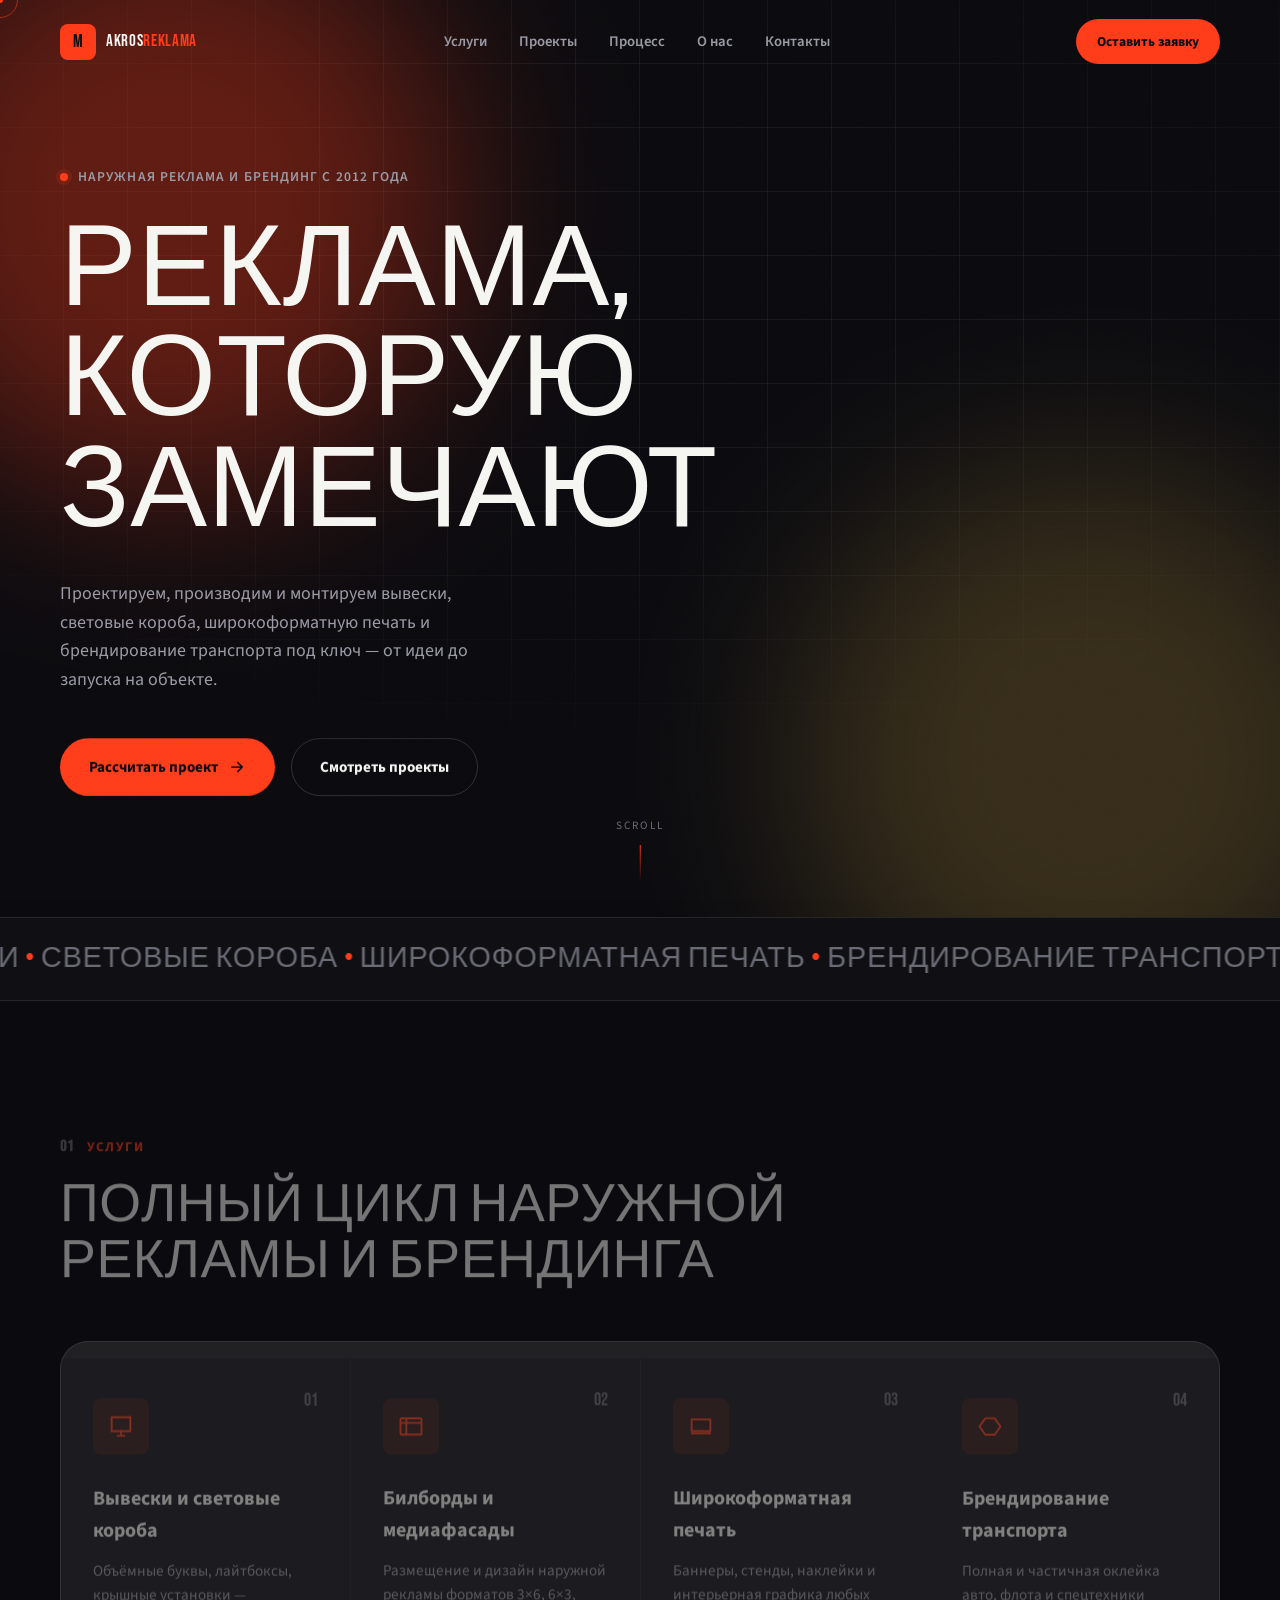
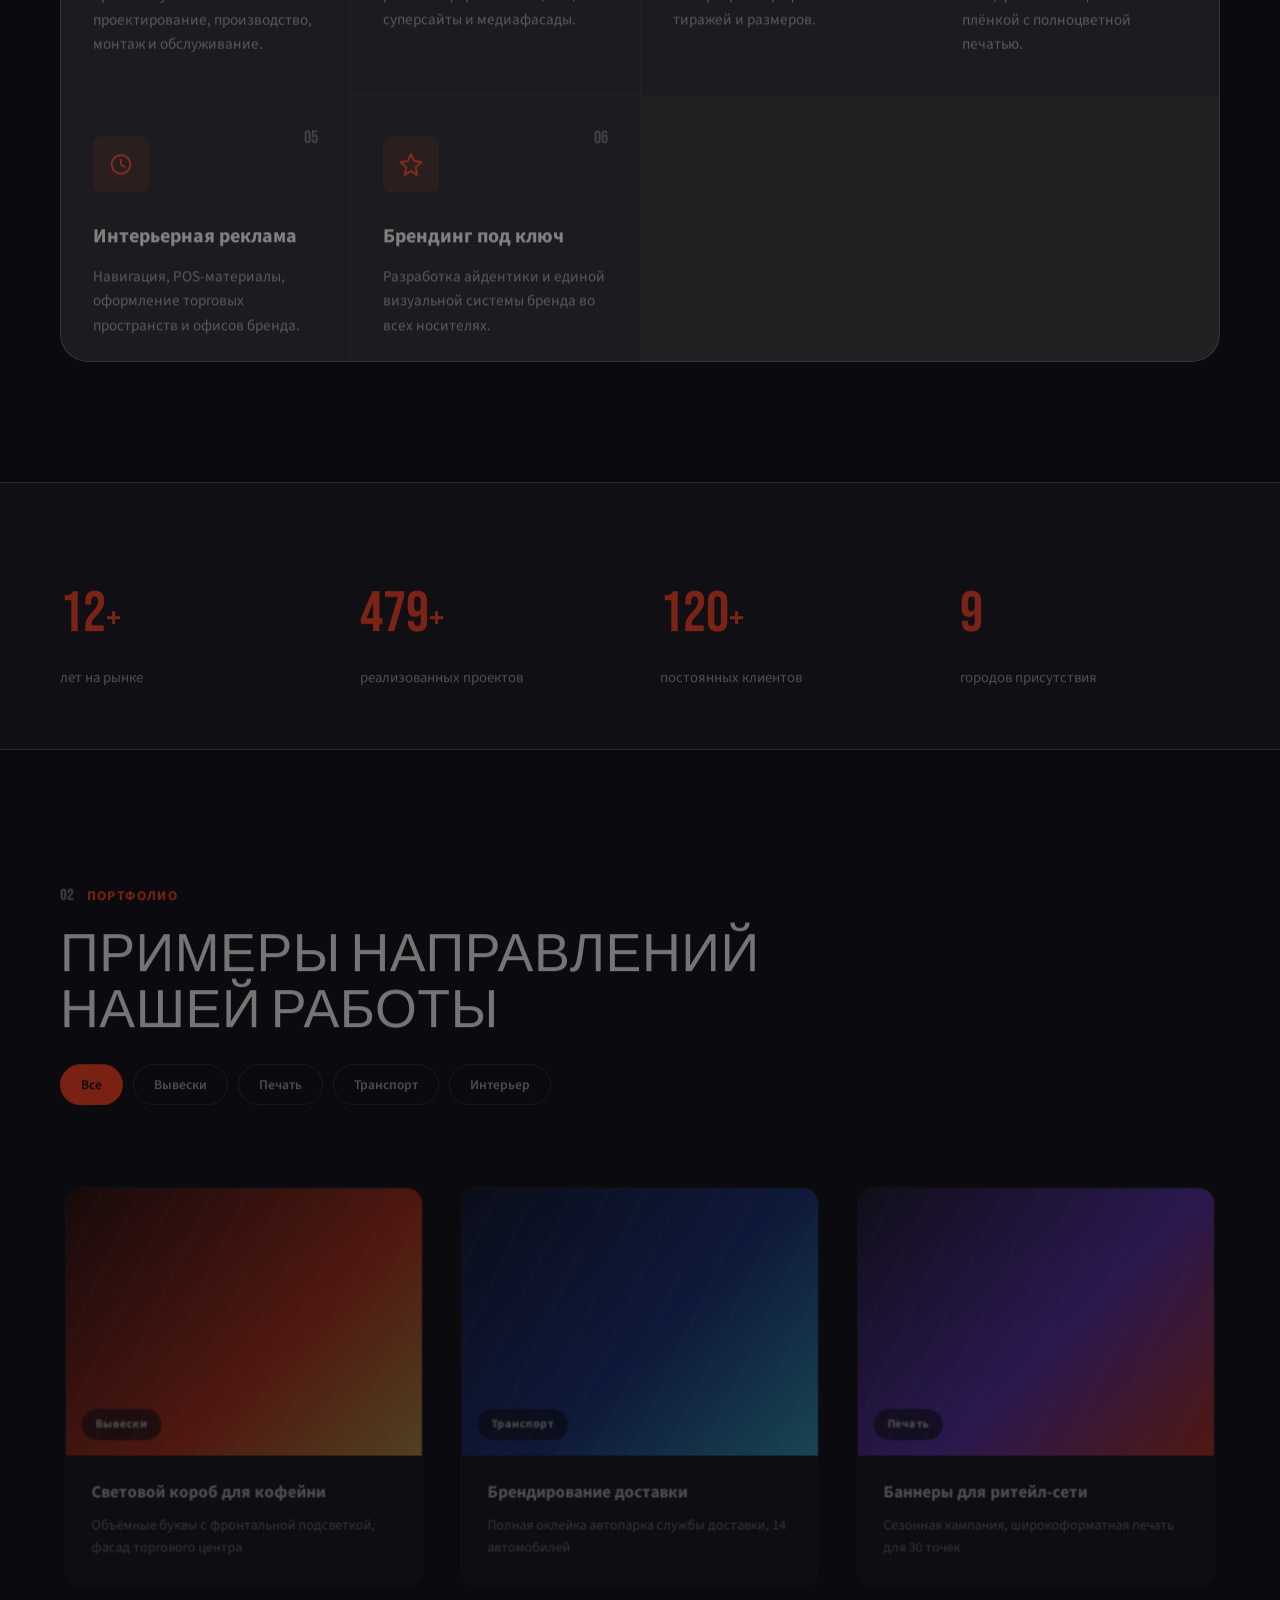
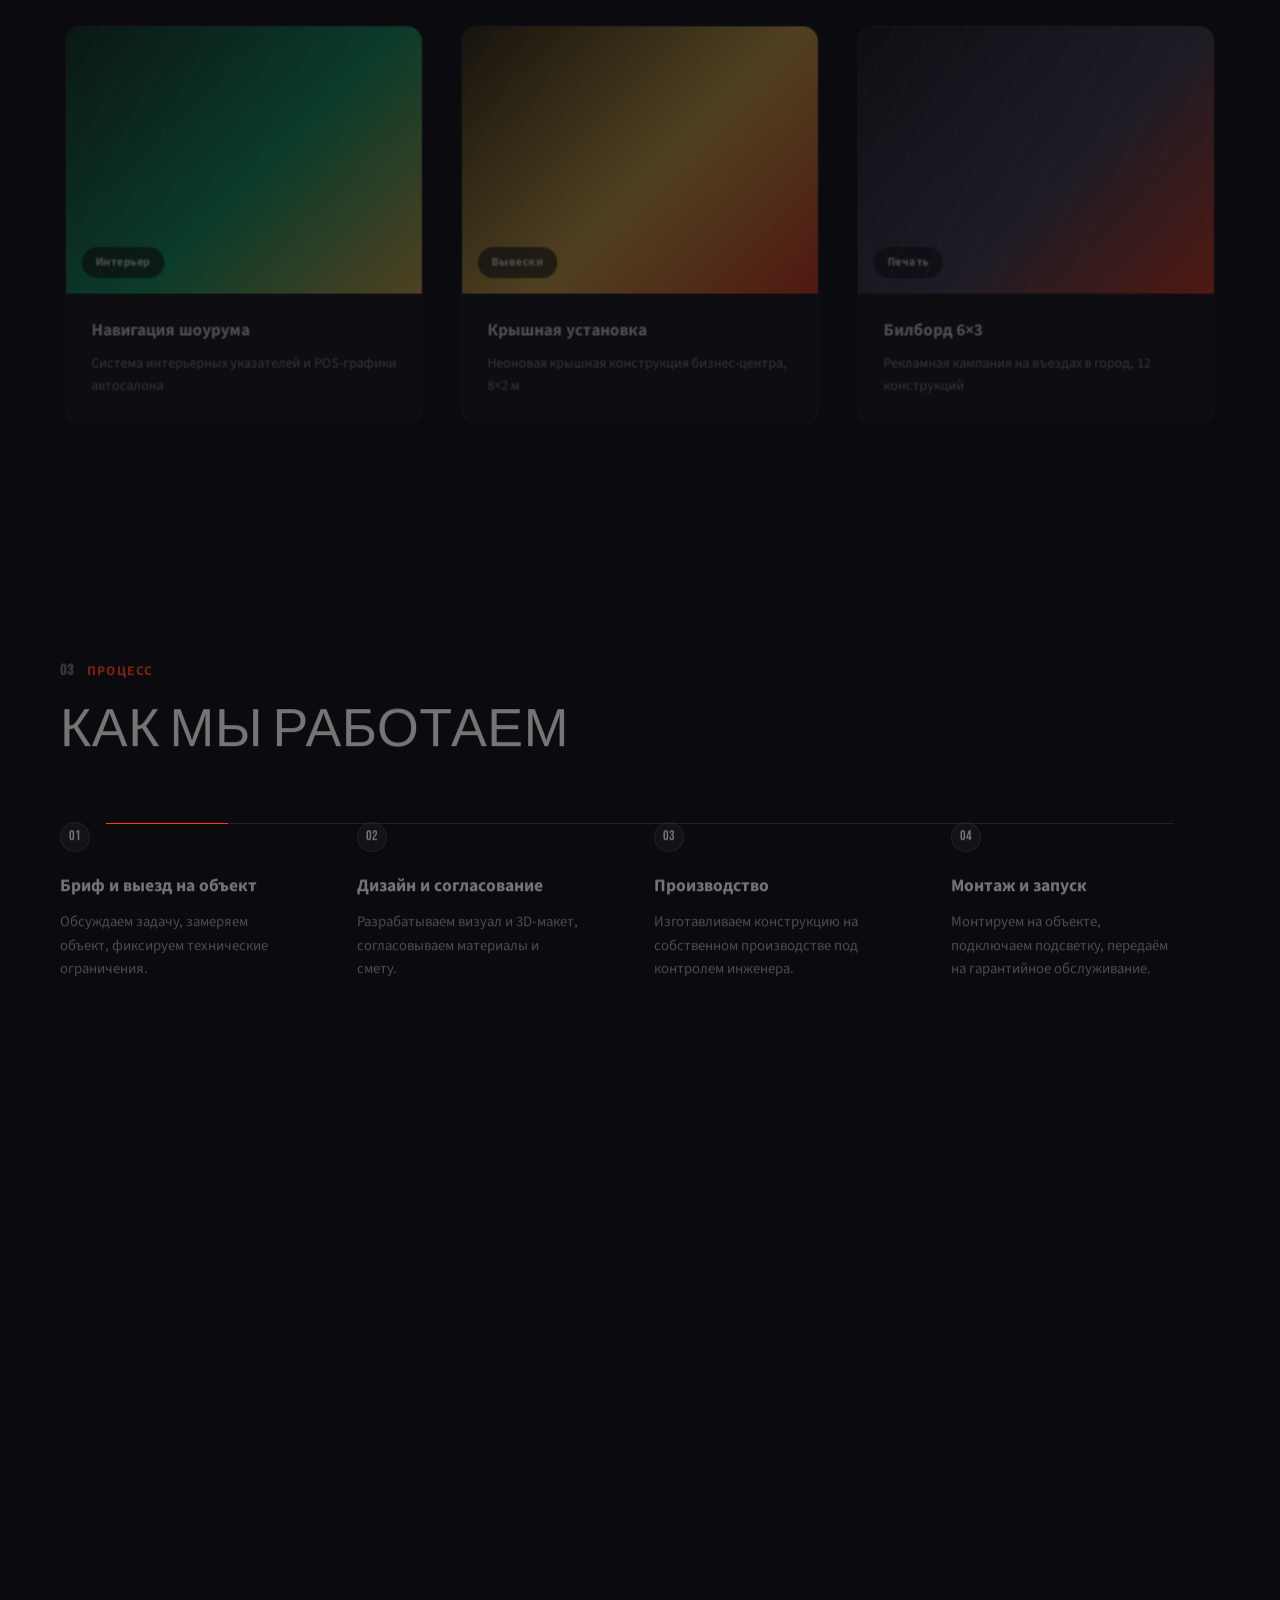
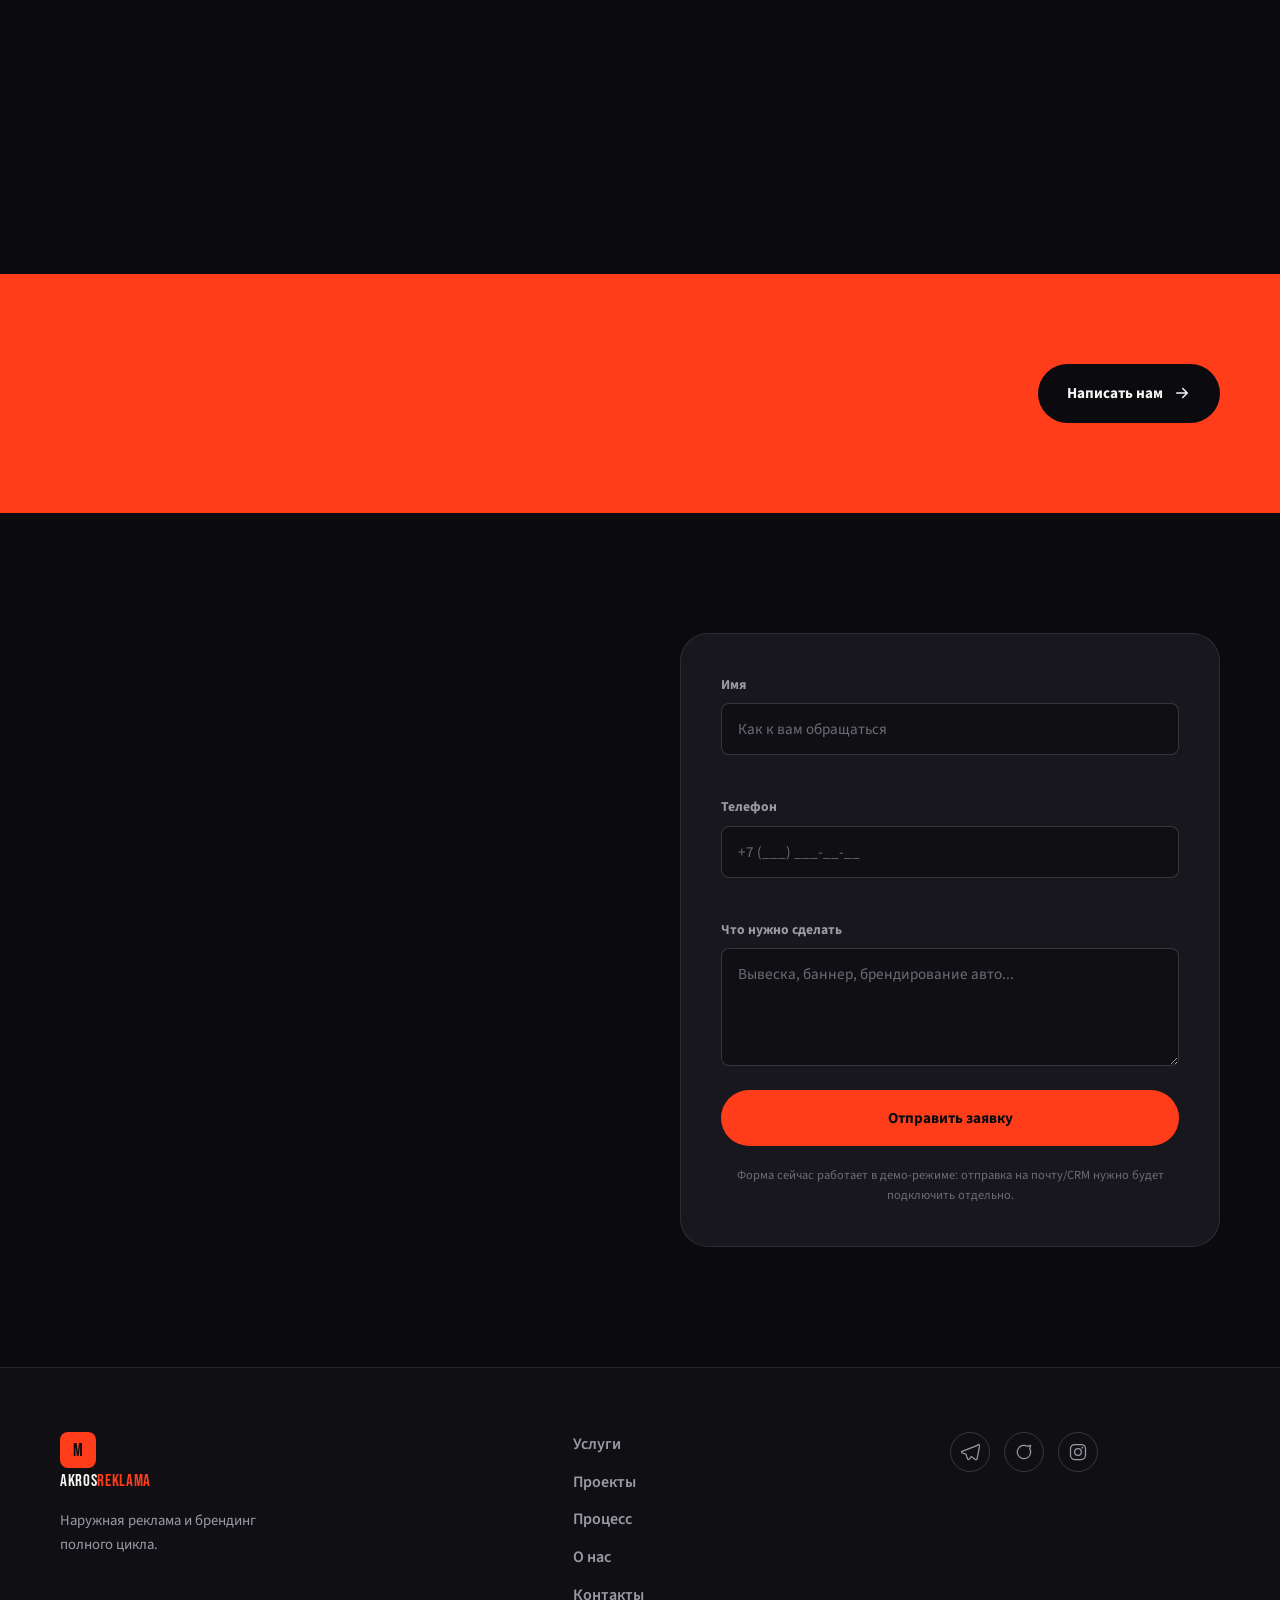
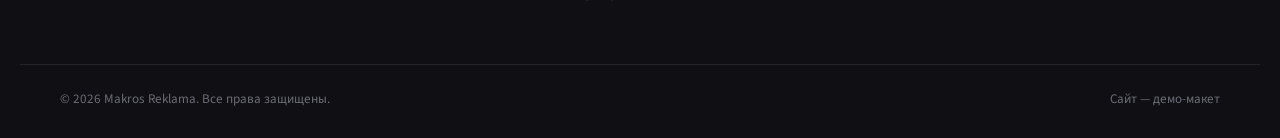
==== index.html @ c825ab75 "Build Makros Reklama landing page Static HTML/CSS/JS site for an outdoor advertising/signage agency:" ====
<!doctype html>
<html lang="ru">
<head>
<meta charset="UTF-8">
<meta name="viewport" content="width=device-width, initial-scale=1">
<title>MAKROS REKLAMA — Наружная реклама, вывески, брендинг</title>
<meta name="description" content="MAKROS REKLAMA — производство и монтаж вывесок, наружной рекламы, широкоформатная печать и брендирование транспорта. Реклама, которую замечают.">

<link rel="icon" href="data:image/svg+xml,%3Csvg xmlns='http://www.w3.org/2000/svg' viewBox='0 0 100 100'%3E%3Crect width='100' height='100' rx='20' fill='%230b0b0f'/%3E%3Ctext x='50' y='68' font-size='58' font-family='Arial,sans-serif' font-weight='900' fill='%23ff3d1a' text-anchor='middle'%3EM%3C/text%3E%3C/svg%3E">

<link rel="preconnect" href="https://fonts.googleapis.com">
<link rel="preconnect" href="https://fonts.gstatic.com" crossorigin>
<link href="https://fonts.googleapis.com/css2?family=Bebas+Neue&family=Source+Sans+3:wght@400;500;600;700;800&display=swap" rel="stylesheet">

<link rel="stylesheet" href="css/style.css">
</head>
<body>

<div class="cursor-dot" aria-hidden="true"></div>
<div class="cursor-ring" aria-hidden="true"></div>

<div class="loader" aria-hidden="true">
  <span class="loader__mark">MAKROS</span>
</div>

<div class="noise-overlay" aria-hidden="true"></div>

<header class="site-header" data-header>
  <div class="container site-header__inner">
    <a href="#hero" class="logo" data-magnetic>
      <span class="logo__mark">M</span><span class="logo__text">AKROS<b>REKLAMA</b></span>
    </a>

    <nav class="nav" data-nav>
      <a href="#services" class="nav__link">Услуги</a>
      <a href="#works" class="nav__link">Проекты</a>
      <a href="#process" class="nav__link">Процесс</a>
      <a href="#about" class="nav__link">О нас</a>
      <a href="#contact" class="nav__link">Контакты</a>
    </nav>

    <a href="#contact" class="btn btn--accent btn--sm nav__cta" data-magnetic>Оставить заявку</a>

    <button class="burger" data-burger aria-label="Открыть меню" aria-expanded="false">
      <span></span><span></span><span></span>
    </button>
  </div>

  <div class="mobile-nav" data-mobile-nav>
    <a href="#services" class="mobile-nav__link">Услуги</a>
    <a href="#works" class="mobile-nav__link">Проекты</a>
    <a href="#process" class="mobile-nav__link">Процесс</a>
    <a href="#about" class="mobile-nav__link">О нас</a>
    <a href="#contact" class="mobile-nav__link">Контакты</a>
  </div>
</header>

<main>

  <!-- HERO -->
  <section class="hero" id="hero">
    <div class="hero__bg" aria-hidden="true">
      <div class="hero__grid"></div>
      <div class="hero__glow hero__glow--a"></div>
      <div class="hero__glow hero__glow--b"></div>
    </div>

    <div class="container hero__inner">
      <p class="eyebrow" data-reveal>
        <span class="eyebrow__dot"></span>
        Наружная реклама и брендинг с 2012 года
      </p>

      <h1 class="hero__title">
        <span class="line" data-split>РЕКЛАМА,</span>
        <span class="line" data-split>КОТОРУЮ <em>ЗАМЕЧАЮТ</em></span>
      </h1>

      <p class="hero__subtitle" data-reveal>
        Проектируем, производим и монтируем вывески, световые короба, широкоформатную
        печать и брендирование транспорта под ключ — от идеи до запуска на объекте.
      </p>

      <div class="hero__actions" data-reveal>
        <a href="#contact" class="btn btn--accent" data-magnetic>
          Рассчитать проект
          <svg viewBox="0 0 24 24" width="18" height="18"><path d="M5 12h14M13 6l6 6-6 6" fill="none" stroke="currentColor" stroke-width="2" stroke-linecap="round" stroke-linejoin="round"/></svg>
        </a>
        <a href="#works" class="btn btn--ghost" data-magnetic>Смотреть проекты</a>
      </div>
    </div>

    <a href="#services" class="scroll-cue" aria-label="Прокрутить вниз">
      <span>SCROLL</span>
      <i></i>
    </a>
  </section>

  <!-- MARQUEE -->
  <div class="marquee" aria-hidden="true">
    <div class="marquee__track">
      <span>ВЫВЕСКИ&nbsp;</span><span>•</span><span>&nbsp;СВЕТОВЫЕ КОРОБА&nbsp;</span><span>•</span>
      <span>&nbsp;ШИРОКОФОРМАТНАЯ ПЕЧАТЬ&nbsp;</span><span>•</span><span>&nbsp;БРЕНДИРОВАНИЕ ТРАНСПОРТА&nbsp;</span><span>•</span>
      <span>&nbsp;ИНТЕРЬЕРНАЯ РЕКЛАМА&nbsp;</span><span>•</span><span>&nbsp;НАРУЖНАЯ РЕКЛАМА&nbsp;</span><span>•</span>
      <span>ВЫВЕСКИ&nbsp;</span><span>•</span><span>&nbsp;СВЕТОВЫЕ КОРОБА&nbsp;</span><span>•</span>
      <span>&nbsp;ШИРОКОФОРМАТНАЯ ПЕЧАТЬ&nbsp;</span><span>•</span><span>&nbsp;БРЕНДИРОВАНИЕ ТРАНСПОРТА&nbsp;</span><span>•</span>
      <span>&nbsp;ИНТЕРЬЕРНАЯ РЕКЛАМА&nbsp;</span><span>•</span><span>&nbsp;НАРУЖНАЯ РЕКЛАМА&nbsp;</span><span>•</span>
    </div>
  </div>

  <!-- SERVICES -->
  <section class="section" id="services">
    <div class="container">
      <div class="section__head">
        <p class="section__label" data-reveal><span class="section__num">01</span> Услуги</p>
        <h2 class="section__title" data-reveal>Полный цикл наружной<br>рекламы и брендинга</h2>
      </div>

      <div class="services-grid">

        <article class="service-card" data-tilt>
          <span class="service-card__index">01</span>
          <div class="service-card__icon">
            <svg viewBox="0 0 24 24" width="28" height="28"><path d="M4 4h16v12H4z" fill="none" stroke="currentColor" stroke-width="1.6"/><path d="M9 20h6M12 16v4" fill="none" stroke="currentColor" stroke-width="1.6" stroke-linecap="round"/></svg>
          </div>
          <h3>Вывески и световые короба</h3>
          <p>Объёмные буквы, лайтбоксы, крышные установки — проектирование, производство, монтаж и обслуживание.</p>
        </article>

        <article class="service-card" data-tilt>
          <span class="service-card__index">02</span>
          <div class="service-card__icon">
            <svg viewBox="0 0 24 24" width="28" height="28"><rect x="3" y="5" width="18" height="14" rx="1" fill="none" stroke="currentColor" stroke-width="1.6"/><path d="M3 9h18M8 5v14" fill="none" stroke="currentColor" stroke-width="1.6"/></svg>
          </div>
          <h3>Билборды и медиафасады</h3>
          <p>Размещение и дизайн наружной рекламы форматов 3×6, 6×3, суперсайты и медиафасады.</p>
        </article>

        <article class="service-card" data-tilt>
          <span class="service-card__index">03</span>
          <div class="service-card__icon">
            <svg viewBox="0 0 24 24" width="28" height="28"><path d="M4 6h16v10H4z" fill="none" stroke="currentColor" stroke-width="1.6"/><path d="M4 18h16" stroke="currentColor" stroke-width="1.6" stroke-linecap="round"/></svg>
          </div>
          <h3>Широкоформатная печать</h3>
          <p>Баннеры, стенды, наклейки и интерьерная графика любых тиражей и размеров.</p>
        </article>

        <article class="service-card" data-tilt>
          <span class="service-card__index">04</span>
          <div class="service-card__icon">
            <svg viewBox="0 0 24 24" width="28" height="28"><path d="M3 12l5-7h8l5 7-5 7H8l-5-7z" fill="none" stroke="currentColor" stroke-width="1.6" stroke-linejoin="round"/></svg>
          </div>
          <h3>Брендирование транспорта</h3>
          <p>Полная и частичная оклейка авто, флота и спецтехники плёнкой с полноцветной печатью.</p>
        </article>

        <article class="service-card" data-tilt>
          <span class="service-card__index">05</span>
          <div class="service-card__icon">
            <svg viewBox="0 0 24 24" width="28" height="28"><circle cx="12" cy="12" r="8" fill="none" stroke="currentColor" stroke-width="1.6"/><path d="M12 8v4l3 2" stroke="currentColor" stroke-width="1.6" stroke-linecap="round" stroke-linejoin="round"/></svg>
          </div>
          <h3>Интерьерная реклама</h3>
          <p>Навигация, POS-материалы, оформление торговых пространств и офисов бренда.</p>
        </article>

        <article class="service-card" data-tilt>
          <span class="service-card__index">06</span>
          <div class="service-card__icon">
            <svg viewBox="0 0 24 24" width="28" height="28"><path d="M12 3l2.6 5.9L21 10l-5 4.3L17.4 21 12 17.6 6.6 21 8 14.3 3 10l6.4-1.1L12 3z" fill="none" stroke="currentColor" stroke-width="1.6" stroke-linejoin="round"/></svg>
          </div>
          <h3>Брендинг под ключ</h3>
          <p>Разработка айдентики и единой визуальной системы бренда во всех носителях.</p>
        </article>

      </div>
    </div>
  </section>

  <!-- STATS -->
  <section class="stats">
    <div class="container stats__grid">
      <div class="stat" data-reveal>
        <span class="stat__num" data-counter data-target="12">0</span><span class="stat__suffix">+</span>
        <p>лет на рынке</p>
      </div>
      <div class="stat" data-reveal>
        <span class="stat__num" data-counter data-target="480">0</span><span class="stat__suffix">+</span>
        <p>реализованных проектов</p>
      </div>
      <div class="stat" data-reveal>
        <span class="stat__num" data-counter data-target="120">0</span><span class="stat__suffix">+</span>
        <p>постоянных клиентов</p>
      </div>
      <div class="stat" data-reveal>
        <span class="stat__num" data-counter data-target="9">0</span>
        <p>городов присутствия</p>
      </div>
    </div>
  </section>

  <!-- WORKS -->
  <section class="section" id="works">
    <div class="container">
      <div class="section__head section__head--split">
        <div>
          <p class="section__label" data-reveal><span class="section__num">02</span> Портфолио</p>
          <h2 class="section__title" data-reveal>Примеры направлений<br>нашей работы</h2>
        </div>
        <div class="filters" data-reveal role="tablist" aria-label="Фильтр проектов">
          <button class="filter is-active" data-filter="all">Все</button>
          <button class="filter" data-filter="signage">Вывески</button>
          <button class="filter" data-filter="print">Печать</button>
          <button class="filter" data-filter="transport">Транспорт</button>
          <button class="filter" data-filter="interior">Интерьер</button>
        </div>
      </div>

      <div class="works-grid" data-works-grid>

        <article class="work-card" data-cat="signage" data-tilt>
          <div class="work-card__media work-card__media--a">
            <span class="work-card__tag">Вывески</span>
          </div>
          <div class="work-card__body">
            <h3>Световой короб для кофейни</h3>
            <p>Объёмные буквы с фронтальной подсветкой, фасад торгового центра</p>
          </div>
        </article>

        <article class="work-card" data-cat="transport" data-tilt>
          <div class="work-card__media work-card__media--b">
            <span class="work-card__tag">Транспорт</span>
          </div>
          <div class="work-card__body">
            <h3>Брендирование доставки</h3>
            <p>Полная оклейка автопарка службы доставки, 14 автомобилей</p>
          </div>
        </article>

        <article class="work-card" data-cat="print" data-tilt>
          <div class="work-card__media work-card__media--c">
            <span class="work-card__tag">Печать</span>
          </div>
          <div class="work-card__body">
            <h3>Баннеры для ритейл-сети</h3>
            <p>Сезонная кампания, широкоформатная печать для 30 точек</p>
          </div>
        </article>

        <article class="work-card" data-cat="interior" data-tilt>
          <div class="work-card__media work-card__media--d">
            <span class="work-card__tag">Интерьер</span>
          </div>
          <div class="work-card__body">
            <h3>Навигация шоурума</h3>
            <p>Система интерьерных указателей и POS-графики автосалона</p>
          </div>
        </article>

        <article class="work-card" data-cat="signage" data-tilt>
          <div class="work-card__media work-card__media--e">
            <span class="work-card__tag">Вывески</span>
          </div>
          <div class="work-card__body">
            <h3>Крышная установка</h3>
            <p>Неоновая крышная конструкция бизнес-центра, 8×2 м</p>
          </div>
        </article>

        <article class="work-card" data-cat="print" data-tilt>
          <div class="work-card__media work-card__media--f">
            <span class="work-card__tag">Печать</span>
          </div>
          <div class="work-card__body">
            <h3>Билборд 6×3</h3>
            <p>Рекламная кампания на въездах в город, 12 конструкций</p>
          </div>
        </article>

      </div>
    </div>
  </section>

  <!-- PROCESS -->
  <section class="section" id="process">
    <div class="container">
      <div class="section__head">
        <p class="section__label" data-reveal><span class="section__num">03</span> Процесс</p>
        <h2 class="section__title" data-reveal>Как мы работаем</h2>
      </div>

      <div class="process" data-process>
        <div class="process__line" aria-hidden="true"><span data-process-fill></span></div>

        <div class="process-step" data-reveal>
          <span class="process-step__num">01</span>
          <h3>Бриф и выезд на объект</h3>
          <p>Обсуждаем задачу, замеряем объект, фиксируем технические ограничения.</p>
        </div>
        <div class="process-step" data-reveal>
          <span class="process-step__num">02</span>
          <h3>Дизайн и согласование</h3>
          <p>Разрабатываем визуал и 3D-макет, согласовываем материалы и смету.</p>
        </div>
        <div class="process-step" data-reveal>
          <span class="process-step__num">03</span>
          <h3>Производство</h3>
          <p>Изготавливаем конструкцию на собственном производстве под контролем инженера.</p>
        </div>
        <div class="process-step" data-reveal>
          <span class="process-step__num">04</span>
          <h3>Монтаж и запуск</h3>
          <p>Монтируем на объекте, подключаем подсветку, передаём на гарантийное обслуживание.</p>
        </div>
      </div>
    </div>
  </section>

  <!-- ABOUT -->
  <section class="section about" id="about">
    <div class="container about__grid">
      <div class="about__visual" data-reveal>
        <div class="about__card about__card--main">
          <span class="about__card-num">12+</span>
          <span>лет производим наружную рекламу</span>
        </div>
        <div class="about__card about__card--accent">Собственное производство</div>
        <div class="about__card about__card--outline">Монтаж под ключ</div>
      </div>

      <div class="about__content">
        <p class="section__label" data-reveal><span class="section__num">04</span> О компании</p>
        <h2 class="section__title" data-reveal>Делаем рекламу, которая работает на объекте, а не только в макете</h2>
        <p class="about__text" data-reveal>
          MAKROS REKLAMA — команда дизайнеров, инженеров и монтажников полного цикла.
          Мы берём на себя весь путь проекта: от идеи и 3D-визуализации до производства,
          монтажа и сервисного обслуживания. Работаем с сетевыми ритейлерами, локальным
          бизнесом и девелоперами.
        </p>
        <ul class="about__list" data-reveal>
          <li>Собственный цех и парк оборудования для широкоформатной печати</li>
          <li>Проектирование и допуски под требования городской среды</li>
          <li>Гарантия на конструкции и сервисное обслуживание подсветки</li>
        </ul>
      </div>
    </div>
  </section>

  <!-- CTA BAND -->
  <section class="cta-band">
    <div class="container cta-band__inner">
      <h2 data-reveal>Готовы обсудить <em>ваш проект?</em></h2>
      <a href="#contact" class="btn btn--dark" data-magnetic>
        Написать нам
        <svg viewBox="0 0 24 24" width="18" height="18"><path d="M5 12h14M13 6l6 6-6 6" fill="none" stroke="currentColor" stroke-width="2" stroke-linecap="round" stroke-linejoin="round"/></svg>
      </a>
    </div>
  </section>

  <!-- CONTACT -->
  <section class="section" id="contact">
    <div class="container contact__grid">
      <div>
        <p class="section__label" data-reveal><span class="section__num">05</span> Контакты</p>
        <h2 class="section__title" data-reveal>Оставьте заявку —<br>ответим в течение дня</h2>
        <p class="about__text" data-reveal>Расскажите о задаче: тип конструкции, объект и сроки. Пришлём расчёт и предложим варианты.</p>

        <div class="contact-info" data-reveal>
          <a href="tel:+70000000000" class="contact-info__item">
            <svg viewBox="0 0 24 24" width="20" height="20"><path d="M22 16.92v3a2 2 0 0 1-2.18 2 19.8 19.8 0 0 1-8.63-3.07 19.5 19.5 0 0 1-6-6 19.8 19.8 0 0 1-3.07-8.67A2 2 0 0 1 4.11 2h3a2 2 0 0 1 2 1.72c.127.96.361 1.903.7 2.81a2 2 0 0 1-.45 2.11L8.09 9.91a16 16 0 0 0 6 6l1.27-1.27a2 2 0 0 1 2.11-.45c.907.339 1.85.573 2.81.7A2 2 0 0 1 22 16.92z" fill="none" stroke="currentColor" stroke-width="1.6" stroke-linecap="round" stroke-linejoin="round"/></svg>
            +7 (000) 000-00-00
          </a>
          <a href="mailto:hello@makrosreklama.com" class="contact-info__item">
            <svg viewBox="0 0 24 24" width="20" height="20"><path d="M4 4h16v16H4z" fill="none" stroke="currentColor" stroke-width="1.6"/><path d="M4 6l8 7 8-7" fill="none" stroke="currentColor" stroke-width="1.6" stroke-linecap="round" stroke-linejoin="round"/></svg>
            hello@makrosreklama.com
          </a>
          <span class="contact-info__item contact-info__item--static">
            <svg viewBox="0 0 24 24" width="20" height="20"><path d="M12 22s7-6.6 7-12a7 7 0 1 0-14 0c0 5.4 7 12 7 12z" fill="none" stroke="currentColor" stroke-width="1.6"/><circle cx="12" cy="10" r="2.5" fill="none" stroke="currentColor" stroke-width="1.6"/></svg>
            Производство и офис: ваш город, ул. Примерная, 1
          </span>
        </div>
      </div>

      <form class="form" data-form novalidate>
        <div class="form__row">
          <label for="name">Имя</label>
          <input id="name" name="name" type="text" placeholder="Как к вам обращаться" required>
          <span class="form__error" data-error-for="name"></span>
        </div>
        <div class="form__row">
          <label for="phone">Телефон</label>
          <input id="phone" name="phone" type="tel" placeholder="+7 (___) ___-__-__" required>
          <span class="form__error" data-error-for="phone"></span>
        </div>
        <div class="form__row">
          <label for="message">Что нужно сделать</label>
          <textarea id="message" name="message" rows="4" placeholder="Вывеска, баннер, брендирование авто..."></textarea>
        </div>
        <button type="submit" class="btn btn--accent form__submit" data-magnetic>
          <span class="btn__label">Отправить заявку</span>
        </button>
        <p class="form__note">Форма сейчас работает в демо-режиме: отправка на почту/CRM нужно будет подключить отдельно.</p>
      </form>
    </div>
  </section>

</main>

<footer class="footer">
  <div class="container footer__inner">
    <div class="footer__brand">
      <span class="logo__mark">M</span><span class="logo__text">AKROS<b>REKLAMA</b></span>
      <p>Наружная реклама и брендинг полного цикла.</p>
    </div>

    <nav class="footer__nav">
      <a href="#services">Услуги</a>
      <a href="#works">Проекты</a>
      <a href="#process">Процесс</a>
      <a href="#about">О нас</a>
      <a href="#contact">Контакты</a>
    </nav>

    <div class="footer__social">
      <a href="#" aria-label="Telegram">
        <svg viewBox="0 0 24 24" width="20" height="20"><path d="M21 4L2.5 11.3c-1 .4-1 1.6.1 1.9l4.6 1.4 1.8 5.6c.3.9 1.5 1.1 2.1.3l2.5-3 4.7 3.5c.8.6 2 .2 2.2-.8l3-15.4c.2-1.1-.9-2-2-1.8z" fill="none" stroke="currentColor" stroke-width="1.5" stroke-linejoin="round"/></svg>
      </a>
      <a href="#" aria-label="WhatsApp">
        <svg viewBox="0 0 24 24" width="20" height="20"><path d="M20 12a8 8 0 1 1-3.8-6.8L20 4l-1.1 3.9A8 8 0 0 1 20 12z" fill="none" stroke="currentColor" stroke-width="1.5" stroke-linejoin="round"/></svg>
      </a>
      <a href="#" aria-label="Instagram">
        <svg viewBox="0 0 24 24" width="20" height="20"><rect x="3" y="3" width="18" height="18" rx="5" fill="none" stroke="currentColor" stroke-width="1.5"/><circle cx="12" cy="12" r="4" fill="none" stroke="currentColor" stroke-width="1.5"/><circle cx="17.2" cy="6.8" r="1.1" fill="currentColor"/></svg>
      </a>
    </div>
  </div>
  <div class="container footer__bottom">
    <span>&copy; <span data-year></span> Makros Reklama. Все права защищены.</span>
    <span>Сайт — демо-макет</span>
  </div>
</footer>

<script src="js/vendor/gsap.min.js"></script>
<script src="js/vendor/ScrollTrigger.min.js"></script>
<script src="js/main.js"></script>
</body>
</html>
---- css/style.css ----
/* ==========================================================================
   MAKROS REKLAMA — design tokens
   ========================================================================== */
:root{
  --bg: #0b0b0f;
  --bg-alt: #101014;
  --surface: #17171d;
  --surface-2: #1c1c24;
  --border: rgba(255,255,255,0.09);
  --border-strong: rgba(255,255,255,0.16);

  --text: #f5f5f2;
  --text-muted: #9a9aa5;
  --text-dim: #6b6b76;

  --accent: #ff3d1a;
  --accent-dim: #cf2f10;
  --accent-soft: rgba(255,61,26,0.14);
  --accent-2: #ffc94d;

  --on-accent: #0b0b0f;

  --font-display: 'Bebas Neue', Impact, sans-serif;
  --font-body: 'Source Sans 3', system-ui, -apple-system, sans-serif;

  --radius-sm: 8px;
  --radius: 16px;
  --radius-lg: 28px;

  --container: 1240px;
  --ease: cubic-bezier(.16,1,.3,1);

  --header-h: 84px;
}

/* ==========================================================================
   Reset
   ========================================================================== */
*, *::before, *::after{ box-sizing: border-box; }
html{ scroll-behavior: smooth; }
body{
  margin: 0;
  background: var(--bg);
  color: var(--text);
  font-family: var(--font-body);
  font-size: 16px;
  line-height: 1.6;
  -webkit-font-smoothing: antialiased;
  overflow-x: hidden;
}
img, svg{ display: block; max-width: 100%; }
a{ color: inherit; text-decoration: none; }
ul{ margin: 0; padding: 0; list-style: none; }
button, input, textarea{ font-family: inherit; color: inherit; }
h1,h2,h3,h4,p{ margin: 0; }
::selection{ background: var(--accent); color: var(--on-accent); }

.container{
  width: 100%;
  max-width: var(--container);
  margin-inline: auto;
  padding-inline: 24px;
}

@media (min-width: 768px){
  .container{ padding-inline: 40px; }
}

/* focus visibility */
a:focus-visible, button:focus-visible, input:focus-visible, textarea:focus-visible{
  outline: 2px solid var(--accent);
  outline-offset: 3px;
  border-radius: 4px;
}

/* ==========================================================================
   Custom cursor (pointer devices only)
   ========================================================================== */
.cursor-dot, .cursor-ring{
  position: fixed;
  top: 0; left: 0;
  border-radius: 50%;
  pointer-events: none;
  z-index: 9999;
  transform: translate(-50%,-50%);
  will-change: transform;
}
.cursor-dot{ width: 6px; height: 6px; background: var(--accent); }
.cursor-ring{
  width: 36px; height: 36px;
  border: 1.5px solid rgba(255,61,26,0.55);
  transition: width .25s var(--ease), height .25s var(--ease), border-color .25s var(--ease), background .25s var(--ease);
}
.cursor-ring.is-active{
  width: 64px; height: 64px;
  background: rgba(255,61,26,0.08);
  border-color: var(--accent);
}
@media (hover: none), (pointer: coarse){
  .cursor-dot, .cursor-ring{ display: none; }
}

/* ==========================================================================
   Loader
   ========================================================================== */
.loader{
  position: fixed; inset: 0; z-index: 9998;
  background: var(--bg);
  display: flex; align-items: center; justify-content: center;
}
.loader__mark{
  font-family: var(--font-display);
  font-size: clamp(2rem, 6vw, 4rem);
  letter-spacing: 0.08em;
  color: var(--text);
  opacity: .9;
}

/* ==========================================================================
   Noise overlay
   ========================================================================== */
.noise-overlay{
  position: fixed; inset: 0; z-index: 2;
  pointer-events: none;
  opacity: 0.035;
  mix-blend-mode: overlay;
  background-image: url("data:image/svg+xml,%3Csvg xmlns='http://www.w3.org/2000/svg' width='120' height='120'%3E%3Cfilter id='n'%3E%3CfeTurbulence type='fractalNoise' baseFrequency='0.9' numOctaves='2' stitchTiles='stitch'/%3E%3C/filter%3E%3Crect width='100%25' height='100%25' filter='url(%23n)'/%3E%3C/svg%3E");
}

/* ==========================================================================
   Header
   ========================================================================== */
.site-header{
  position: fixed; top: 0; left: 0; right: 0;
  height: var(--header-h);
  z-index: 500;
  transition: transform .4s var(--ease), background .3s ease, border-color .3s ease;
  border-bottom: 1px solid transparent;
}
.site-header.is-scrolled{
  background: rgba(11,11,15,0.75);
  backdrop-filter: blur(14px) saturate(140%);
  border-bottom-color: var(--border);
}
.site-header.is-hidden{ transform: translateY(-100%); }

.site-header__inner{
  height: 100%;
  display: flex; align-items: center; justify-content: space-between;
  gap: 24px;
}

.logo{ display: flex; align-items: center; gap: 10px; }
.logo__mark{
  display: grid; place-items: center;
  width: 36px; height: 36px;
  background: var(--accent);
  color: var(--on-accent);
  font-family: var(--font-display);
  font-size: 1.15rem;
  border-radius: 8px;
}
.logo__text{
  font-family: var(--font-display);
  letter-spacing: 0.04em;
  font-size: 1.05rem;
}
.logo__text b{ color: var(--accent); font-weight: 400; }

.nav{ display: none; gap: 32px; }
.nav__link{
  font-size: 0.92rem;
  font-weight: 600;
  color: var(--text-muted);
  position: relative;
  padding: 6px 0;
  transition: color .25s ease;
}
.nav__link::after{
  content: '';
  position: absolute; left: 0; bottom: 0;
  width: 0; height: 1px;
  background: var(--accent);
  transition: width .3s var(--ease);
}
.nav__link:hover{ color: var(--text); }
.nav__link:hover::after{ width: 100%; }

.btn.nav__cta{ display: none; }

.burger{
  display: grid; gap: 5px;
  width: 40px; height: 40px;
  place-items: center;
  background: transparent; border: 1px solid var(--border-strong); border-radius: 10px;
  cursor: pointer;
}
.burger span{
  width: 18px; height: 2px; background: var(--text);
  transition: transform .3s var(--ease), opacity .3s var(--ease);
  grid-row: 1; grid-column: 1;
}
.burger span:nth-child(1){ transform: translateY(-6px); }
.burger span:nth-child(3){ transform: translateY(6px); }
.burger.is-open span:nth-child(1){ transform: rotate(45deg); }
.burger.is-open span:nth-child(2){ opacity: 0; }
.burger.is-open span:nth-child(3){ transform: rotate(-45deg); }

.mobile-nav{
  position: absolute; top: 100%; left: 0; right: 0;
  background: rgba(11,11,15,0.97);
  backdrop-filter: blur(14px);
  border-bottom: 1px solid var(--border);
  display: flex; flex-direction: column;
  padding: 8px 24px 24px;
  transform: translateY(-8px);
  opacity: 0;
  visibility: hidden;
  transition: opacity .3s ease, transform .3s ease, visibility .3s;
}
.mobile-nav.is-open{ opacity: 1; transform: translateY(0); visibility: visible; }
.mobile-nav__link{
  padding: 14px 0;
  border-bottom: 1px solid var(--border);
  font-size: 1.05rem;
  font-weight: 600;
}
.mobile-nav__link:last-child{ border-bottom: none; }

@media (min-width: 1024px){
  .nav{ display: flex; }
  .btn.nav__cta{ display: inline-flex; }
  .burger{ display: none; }
  .mobile-nav{ display: none; }
}

/* ==========================================================================
   Buttons
   ========================================================================== */
.btn{
  --pad-y: 16px; --pad-x: 28px;
  position: relative;
  display: inline-flex; align-items: center; gap: 10px;
  padding: var(--pad-y) var(--pad-x);
  border-radius: 999px;
  font-weight: 700;
  font-size: 0.95rem;
  border: 1px solid transparent;
  cursor: pointer;
  transition: background .25s ease, color .25s ease, border-color .25s ease, transform .2s ease;
  white-space: nowrap;
}
.btn svg{ transition: transform .25s var(--ease); }
.btn:hover svg{ transform: translateX(4px); }

.btn--accent{ background: var(--accent); color: var(--on-accent); }
.btn--accent:hover{ background: #ff5636; }

.btn--ghost{ background: transparent; color: var(--text); border-color: var(--border-strong); }
.btn--ghost:hover{ border-color: var(--accent); color: var(--accent); }

.btn--dark{ background: var(--bg); color: var(--text); }
.btn--dark:hover{ background: var(--surface-2); }

.btn--sm{ --pad-y: 11px; --pad-x: 20px; font-size: 0.85rem; }

/* ==========================================================================
   Hero
   ========================================================================== */
.hero{
  position: relative;
  min-height: 100svh;
  display: flex; align-items: center;
  padding-top: var(--header-h);
  overflow: hidden;
}
.hero__bg{ position: absolute; inset: 0; z-index: 0; }
.hero__grid{
  position: absolute; inset: -1px;
  background-image:
    linear-gradient(var(--border) 1px, transparent 1px),
    linear-gradient(90deg, var(--border) 1px, transparent 1px);
  background-size: 64px 64px;
  mask-image: radial-gradient(ellipse 80% 60% at 50% 30%, black 40%, transparent 90%);
  opacity: 0.6;
}
.hero__glow{
  position: absolute;
  width: 46vw; height: 46vw;
  max-width: 620px; max-height: 620px;
  border-radius: 50%;
  filter: blur(90px);
  opacity: 0.35;
  animation: drift 16s ease-in-out infinite;
}
.hero__glow--a{ background: var(--accent); top: -10%; left: -10%; }
.hero__glow--b{ background: var(--accent-2); bottom: -15%; right: -8%; opacity: 0.18; animation-duration: 20s; animation-delay: -6s; }

@keyframes drift{
  0%,100%{ transform: translate(0,0) scale(1); }
  50%{ transform: translate(4%, 6%) scale(1.08); }
}

.hero__inner{ position: relative; z-index: 1; padding-block: 80px 120px; }

.eyebrow{
  display: inline-flex; align-items: center; gap: 10px;
  font-size: 0.85rem; font-weight: 600;
  color: var(--text-muted);
  text-transform: uppercase;
  letter-spacing: 0.08em;
  margin-bottom: 28px;
}
.eyebrow__dot{
  width: 8px; height: 8px; border-radius: 50%;
  background: var(--accent);
  box-shadow: 0 0 0 4px var(--accent-soft);
}

.hero__title{
  font-family: var(--font-display);
  font-weight: 400;
  font-size: clamp(3rem, 9vw, 7.5rem);
  line-height: 0.96;
  letter-spacing: 0.005em;
  text-transform: uppercase;
  margin: 0 0 32px;
  max-width: 18ch;
}
.hero__title .line{ display: block; overflow: hidden; }
.hero__title em{ font-style: normal; color: var(--accent); }

.hero__subtitle{
  max-width: 46ch;
  font-size: clamp(1rem, 1.4vw, 1.2rem);
  color: var(--text-muted);
  margin-bottom: 44px;
}

.hero__actions{ display: flex; flex-wrap: wrap; gap: 16px; }

.scroll-cue{
  position: absolute; left: 50%; bottom: 36px; z-index: 1;
  transform: translateX(-50%);
  display: flex; flex-direction: column; align-items: center; gap: 10px;
  font-size: 0.7rem; letter-spacing: 0.2em; color: var(--text-dim);
}
.scroll-cue i{
  width: 1px; height: 36px;
  background: linear-gradient(var(--accent), transparent);
  position: relative;
  overflow: hidden;
}
.scroll-cue i::after{
  content: '';
  position: absolute; top: -100%; left: 0; width: 100%; height: 100%;
  background: var(--accent);
  animation: scrollCue 1.8s ease-in-out infinite;
}
@keyframes scrollCue{
  0%{ top: -100%; }
  60%,100%{ top: 100%; }
}

/* ==========================================================================
   Marquee
   ========================================================================== */
.marquee{
  border-top: 1px solid var(--border);
  border-bottom: 1px solid var(--border);
  background: var(--bg-alt);
  overflow: hidden;
  padding: 18px 0;
}
.marquee__track{
  display: inline-flex;
  white-space: nowrap;
  font-family: var(--font-display);
  font-size: clamp(1.1rem, 2.4vw, 1.8rem);
  letter-spacing: 0.03em;
  color: var(--text-dim);
  will-change: transform;
}
.marquee__track span:nth-child(2n){ color: var(--accent); }

/* ==========================================================================
   Sections / generic
   ========================================================================== */
.section{ padding-block: 120px; position: relative; }
.section__head{ margin-bottom: 64px; max-width: 900px; }
.section__head--split{
  display: flex; flex-wrap: wrap; align-items: flex-end; justify-content: space-between; gap: 24px;
  max-width: none;
}
.section__label{
  display: flex; align-items: center; gap: 12px;
  font-size: 0.85rem; font-weight: 700;
  text-transform: uppercase; letter-spacing: 0.1em;
  color: var(--accent);
  margin-bottom: 18px;
}
.section__num{
  font-family: var(--font-display);
  color: var(--text-dim);
  font-size: 1rem;
}
.section__title{
  font-family: var(--font-display);
  font-weight: 400;
  text-transform: uppercase;
  font-size: clamp(2rem, 4.2vw, 3.4rem);
  line-height: 1.05;
  letter-spacing: 0.01em;
}

/* ==========================================================================
   Services
   ========================================================================== */
.services-grid{
  display: grid;
  grid-template-columns: repeat(auto-fit, minmax(280px, 1fr));
  gap: 1px;
  background: var(--border);
  border: 1px solid var(--border);
  border-radius: var(--radius-lg);
  overflow: hidden;
}
.service-card{
  position: relative;
  background: var(--surface);
  padding: 40px 32px;
  transition: background .35s ease, transform .35s ease;
}
.service-card:hover{ background: var(--surface-2); }
.service-card__index{
  position: absolute; top: 28px; right: 32px;
  font-family: var(--font-display);
  color: var(--text-dim);
  font-size: 1.1rem;
}
.service-card__icon{
  width: 56px; height: 56px;
  display: grid; place-items: center;
  border-radius: var(--radius-sm);
  background: var(--accent-soft);
  color: var(--accent);
  margin-bottom: 28px;
  transition: transform .35s var(--ease), background .35s ease;
}
.service-card:hover .service-card__icon{
  transform: rotate(-8deg) scale(1.05);
  background: var(--accent);
  color: var(--on-accent);
}
.service-card h3{
  font-size: 1.25rem;
  font-weight: 700;
  margin-bottom: 12px;
  max-width: 22ch;
}
.service-card p{ color: var(--text-muted); font-size: 0.95rem; max-width: 32ch; }

/* ==========================================================================
   Stats
   ========================================================================== */
.stats{
  background: var(--bg-alt);
  border-block: 1px solid var(--border);
  padding-block: 72px;
}
.stats__grid{
  display: grid;
  grid-template-columns: repeat(2, 1fr);
  gap: 40px;
}
@media (min-width: 768px){ .stats__grid{ grid-template-columns: repeat(4, 1fr); } }

.stat{ text-align: left; }
.stat__num{
  font-family: var(--font-display);
  font-size: clamp(2.4rem, 5vw, 3.6rem);
  color: var(--accent);
}
.stat__suffix{
  font-family: var(--font-display);
  font-size: clamp(1.6rem, 3vw, 2.4rem);
  color: var(--accent);
}
.stat p{ color: var(--text-muted); margin-top: 6px; font-size: 0.92rem; }

/* ==========================================================================
   Works / Portfolio
   ========================================================================== */
.filters{ display: flex; flex-wrap: wrap; gap: 10px; }
.filter{
  background: transparent;
  border: 1px solid var(--border-strong);
  color: var(--text-muted);
  padding: 10px 20px;
  border-radius: 999px;
  font-size: 0.85rem;
  font-weight: 600;
  cursor: pointer;
  transition: all .25s ease;
}
.filter:hover{ color: var(--text); border-color: var(--text-muted); }
.filter.is-active{ background: var(--accent); border-color: var(--accent); color: var(--on-accent); }

.works-grid{
  display: grid;
  grid-template-columns: repeat(auto-fit, minmax(300px, 1fr));
  gap: 28px;
}
.work-card{
  border: 1px solid var(--border);
  border-radius: var(--radius);
  overflow: hidden;
  background: var(--surface);
  transition: transform .3s var(--ease), border-color .3s ease;
}
.work-card:hover{ transform: translateY(-6px); border-color: var(--border-strong); }
.work-card.is-hidden{ display: none; }

.work-card__media{
  position: relative;
  aspect-ratio: 4/3;
  overflow: hidden;
}
.work-card__media::after{
  content: '';
  position: absolute; inset: 0;
  background-image:
    repeating-linear-gradient(115deg, rgba(255,255,255,0.06) 0 2px, transparent 2px 34px);
}
.work-card__media--a{ background: linear-gradient(135deg,#3a0d05,#ff3d1a 60%,#ffc94d); }
.work-card__media--b{ background: linear-gradient(135deg,#0d1a3a,#1c3fa8 55%,#3ddcff); }
.work-card__media--c{ background: linear-gradient(135deg,#241a3a,#7a3df0 55%,#ff3d1a); }
.work-card__media--d{ background: linear-gradient(135deg,#0d3a24,#12b871 55%,#ffc94d); }
.work-card__media--e{ background: linear-gradient(135deg,#3a2d0d,#ffc94d 55%,#ff3d1a); }
.work-card__media--f{ background: linear-gradient(135deg,#1a1a24,#4b4b63 55%,#ff3d1a); }

.work-card__tag{
  position: absolute; left: 16px; bottom: 16px;
  background: rgba(11,11,15,0.65);
  backdrop-filter: blur(6px);
  padding: 6px 14px;
  border-radius: 999px;
  font-size: 0.78rem;
  font-weight: 700;
  letter-spacing: 0.04em;
}
.work-card__body{ padding: 24px 26px 28px; }
.work-card__body h3{ font-size: 1.1rem; font-weight: 700; margin-bottom: 8px; }
.work-card__body p{ color: var(--text-muted); font-size: 0.9rem; }

/* ==========================================================================
   Process
   ========================================================================== */
.process{
  position: relative;
  display: grid;
  gap: 40px;
}
@media (min-width: 900px){
  .process{ grid-template-columns: repeat(4, 1fr); gap: 28px; }
  .process__line{
    position: absolute; top: 14px; left: 4%; right: 4%; height: 1px;
    background: var(--border);
  }
  .process__line span{
    display: block; height: 100%; width: 0%;
    background: var(--accent);
  }
}
.process__line{ display: none; }
@media (min-width: 900px){ .process__line{ display: block; } }

.process-step__num{
  display: inline-flex; align-items: center; justify-content: center;
  width: 30px; height: 30px;
  border-radius: 50%;
  background: var(--surface-2);
  border: 1px solid var(--border-strong);
  font-family: var(--font-display);
  font-size: 0.85rem;
  margin-bottom: 20px;
  position: relative; z-index: 1;
}
.process-step h3{ font-size: 1.1rem; font-weight: 700; margin-bottom: 10px; }
.process-step p{ color: var(--text-muted); font-size: 0.92rem; max-width: 32ch; }

/* ==========================================================================
   About
   ========================================================================== */
.about__grid{
  display: grid; gap: 56px;
}
@media (min-width: 960px){
  .about__grid{ grid-template-columns: 0.9fr 1.1fr; align-items: center; gap: 80px; }
}

.about__visual{
  position: relative;
  min-height: 360px;
  display: grid;
  gap: 16px;
}
.about__card{
  border-radius: var(--radius);
  padding: 28px;
  border: 1px solid var(--border);
}
.about__card--main{
  background: var(--surface);
  display: flex; flex-direction: column; gap: 10px;
}
.about__card-num{
  font-family: var(--font-display);
  font-size: clamp(2.4rem, 5vw, 3.6rem);
  color: var(--accent);
  line-height: 1;
}
.about__card--accent{
  background: var(--accent);
  color: var(--on-accent);
  font-weight: 700;
  font-size: 1.05rem;
}
.about__card--outline{
  background: transparent;
  border-style: dashed;
  color: var(--text-muted);
  font-weight: 600;
}

.about__text{ color: var(--text-muted); margin: 20px 0 28px; max-width: 56ch; }
.about__list{ display: grid; gap: 14px; }
.about__list li{
  position: relative;
  padding-left: 26px;
  color: var(--text-muted);
  font-size: 0.95rem;
}
.about__list li::before{
  content: '';
  position: absolute; left: 0; top: 8px;
  width: 12px; height: 2px;
  background: var(--accent);
}

/* ==========================================================================
   CTA band
   ========================================================================== */
.cta-band{
  background: var(--accent);
  color: var(--on-accent);
  padding-block: 90px;
}
.cta-band__inner{
  display: flex; flex-wrap: wrap; align-items: center; justify-content: space-between; gap: 32px;
}
.cta-band h2{
  font-family: var(--font-display);
  text-transform: uppercase;
  font-size: clamp(2rem, 4.4vw, 3.4rem);
  line-height: 1.05;
}
.cta-band h2 em{ font-style: normal; opacity: 0.7; }

/* ==========================================================================
   Contact
   ========================================================================== */
.contact__grid{
  display: grid; gap: 56px;
}
@media (min-width: 960px){
  .contact__grid{ grid-template-columns: 1fr 1fr; gap: 80px; }
}

.contact-info{ display: grid; gap: 18px; margin-top: 8px; }
.contact-info__item{
  display: flex; align-items: center; gap: 12px;
  color: var(--text-muted);
  font-weight: 600;
  transition: color .25s ease;
}
a.contact-info__item:hover{ color: var(--accent); }
.contact-info__item svg{ color: var(--accent); flex-shrink: 0; }

.form{
  background: var(--surface);
  border: 1px solid var(--border);
  border-radius: var(--radius-lg);
  padding: 40px;
  display: grid;
  gap: 20px;
}
.form__row{ display: grid; gap: 8px; }
.form__row label{ font-size: 0.85rem; font-weight: 700; color: var(--text-muted); }
.form__row input, .form__row textarea{
  background: var(--bg-alt);
  border: 1px solid var(--border-strong);
  border-radius: var(--radius-sm);
  padding: 14px 16px;
  font-size: 0.95rem;
  color: var(--text);
  resize: vertical;
  transition: border-color .25s ease, background .25s ease;
}
.form__row input::placeholder, .form__row textarea::placeholder{ color: var(--text-dim); }
.form__row input:focus, .form__row textarea:focus{ border-color: var(--accent); outline: none; }
.form__row.has-error input, .form__row.has-error textarea{ border-color: #ff6b57; }
.form__error{ min-height: 1em; font-size: 0.8rem; color: #ff8a75; }

.form__submit{ justify-content: center; margin-top: 4px; }
.form__note{ font-size: 0.78rem; color: var(--text-dim); text-align: center; margin: 0; }
.form.is-success .form__row, .form.is-success .form__submit{ opacity: 0.4; pointer-events: none; }
.form__success{
  display: none;
  text-align: center;
  font-weight: 700;
  color: var(--accent);
  padding: 12px 0;
}
.form.is-success .form__success{ display: block; }

/* ==========================================================================
   Footer
   ========================================================================== */
.footer{
  background: var(--bg-alt);
  border-top: 1px solid var(--border);
  padding-block: 64px 28px;
}
.footer__inner{
  display: grid; gap: 40px;
  grid-template-columns: 1fr;
}
@media (min-width: 860px){
  .footer__inner{ grid-template-columns: 1.4fr 1fr 0.8fr; align-items: start; }
}
.footer__brand p{ color: var(--text-muted); margin-top: 14px; max-width: 34ch; font-size: 0.92rem; }
.footer__nav{ display: grid; gap: 12px; }
.footer__nav a{ color: var(--text-muted); font-weight: 600; transition: color .2s ease; }
.footer__nav a:hover{ color: var(--accent); }
.footer__social{ display: flex; gap: 14px; }
.footer__social a{
  width: 40px; height: 40px;
  display: grid; place-items: center;
  border: 1px solid var(--border-strong);
  border-radius: 50%;
  color: var(--text-muted);
  transition: color .2s ease, border-color .2s ease, transform .2s ease;
}
.footer__social a:hover{ color: var(--accent); border-color: var(--accent); transform: translateY(-3px); }

.footer__bottom{
  margin-top: 56px;
  padding-top: 24px;
  border-top: 1px solid var(--border);
  display: flex; flex-wrap: wrap; justify-content: space-between; gap: 12px;
  font-size: 0.82rem;
  color: var(--text-dim);
}

/* ==========================================================================
   Reveal defaults (JS toggles final state via GSAP; these are safe fallbacks)
   ========================================================================== */
[data-reveal], [data-tilt]{ will-change: transform, opacity; }

/* ==========================================================================
   Reduced motion
   ========================================================================== */
@media (prefers-reduced-motion: reduce){
  html{ scroll-behavior: auto; }
  .hero__glow{ animation: none; }
  .scroll-cue i::after{ animation: none; }
  .marquee__track{ animation: none !important; }
  *{ transition-duration: 0.01ms !important; animation-duration: 0.01ms !important; }
}
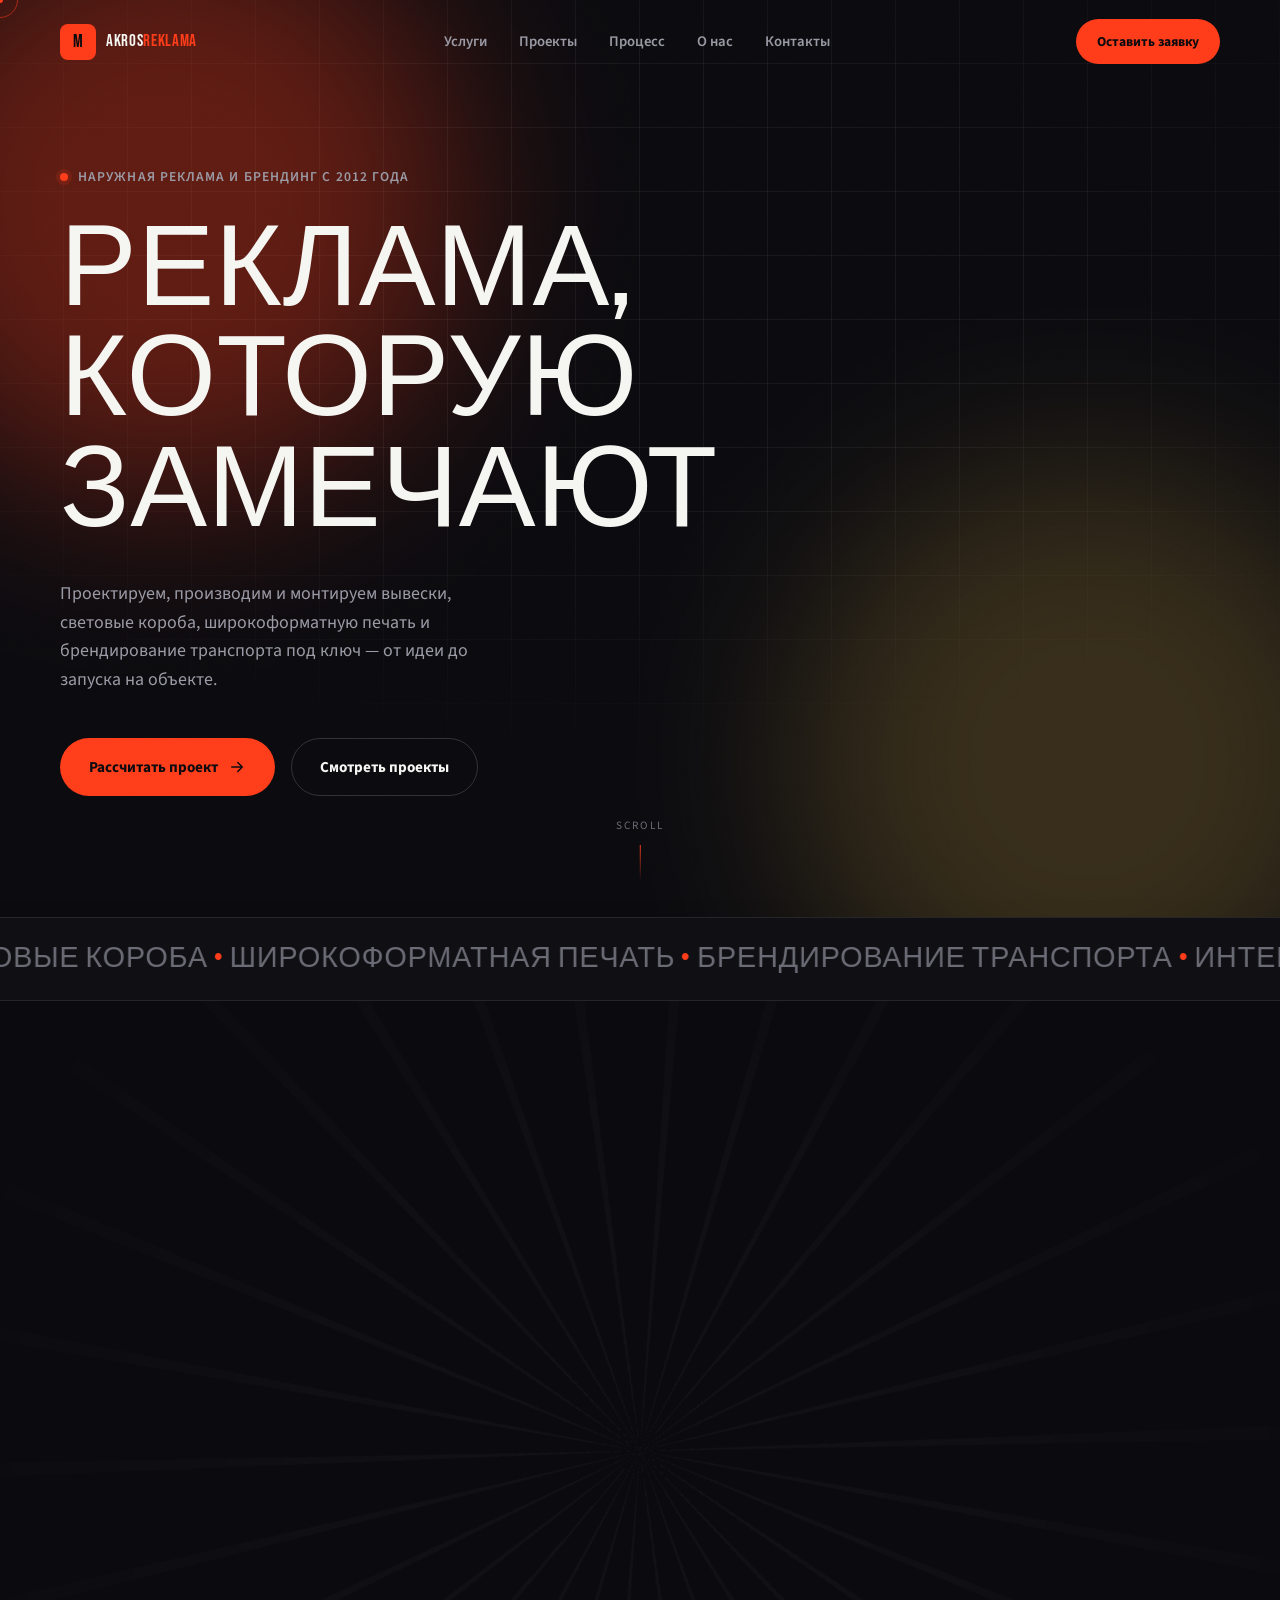
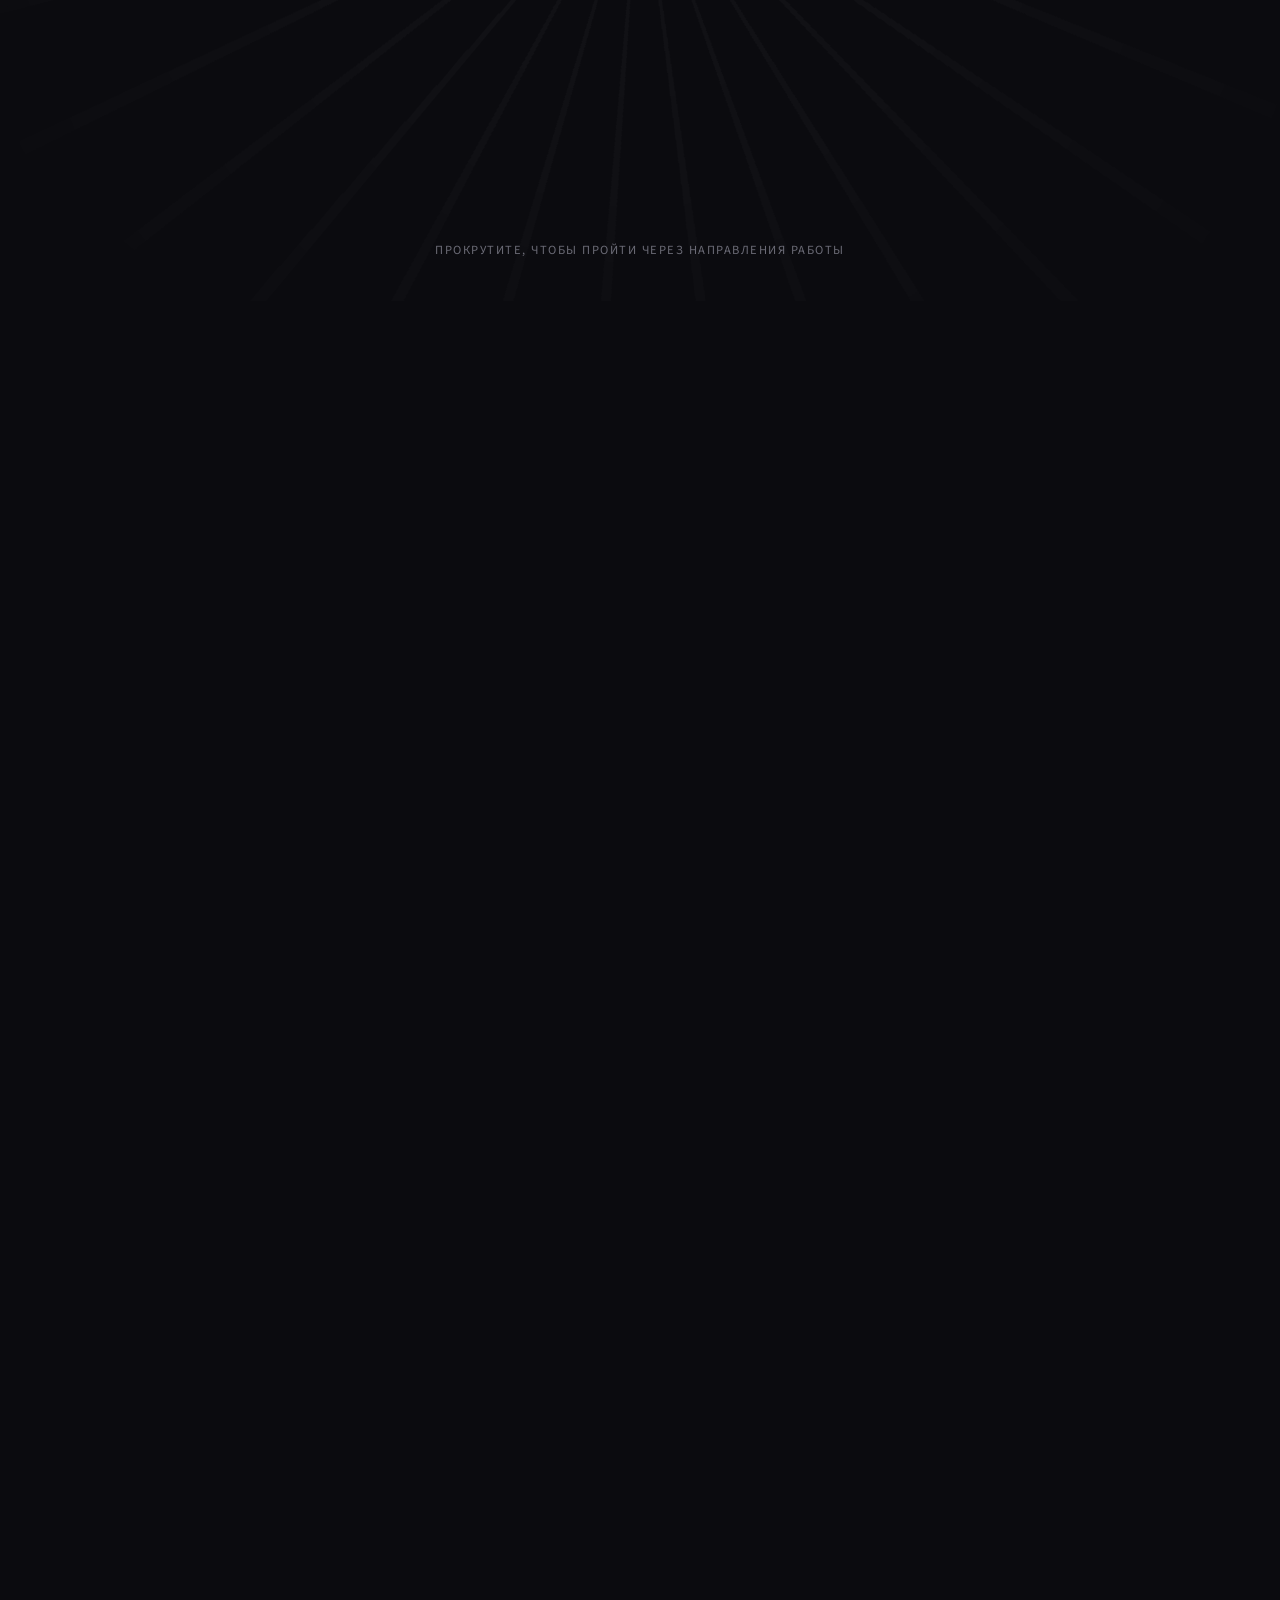
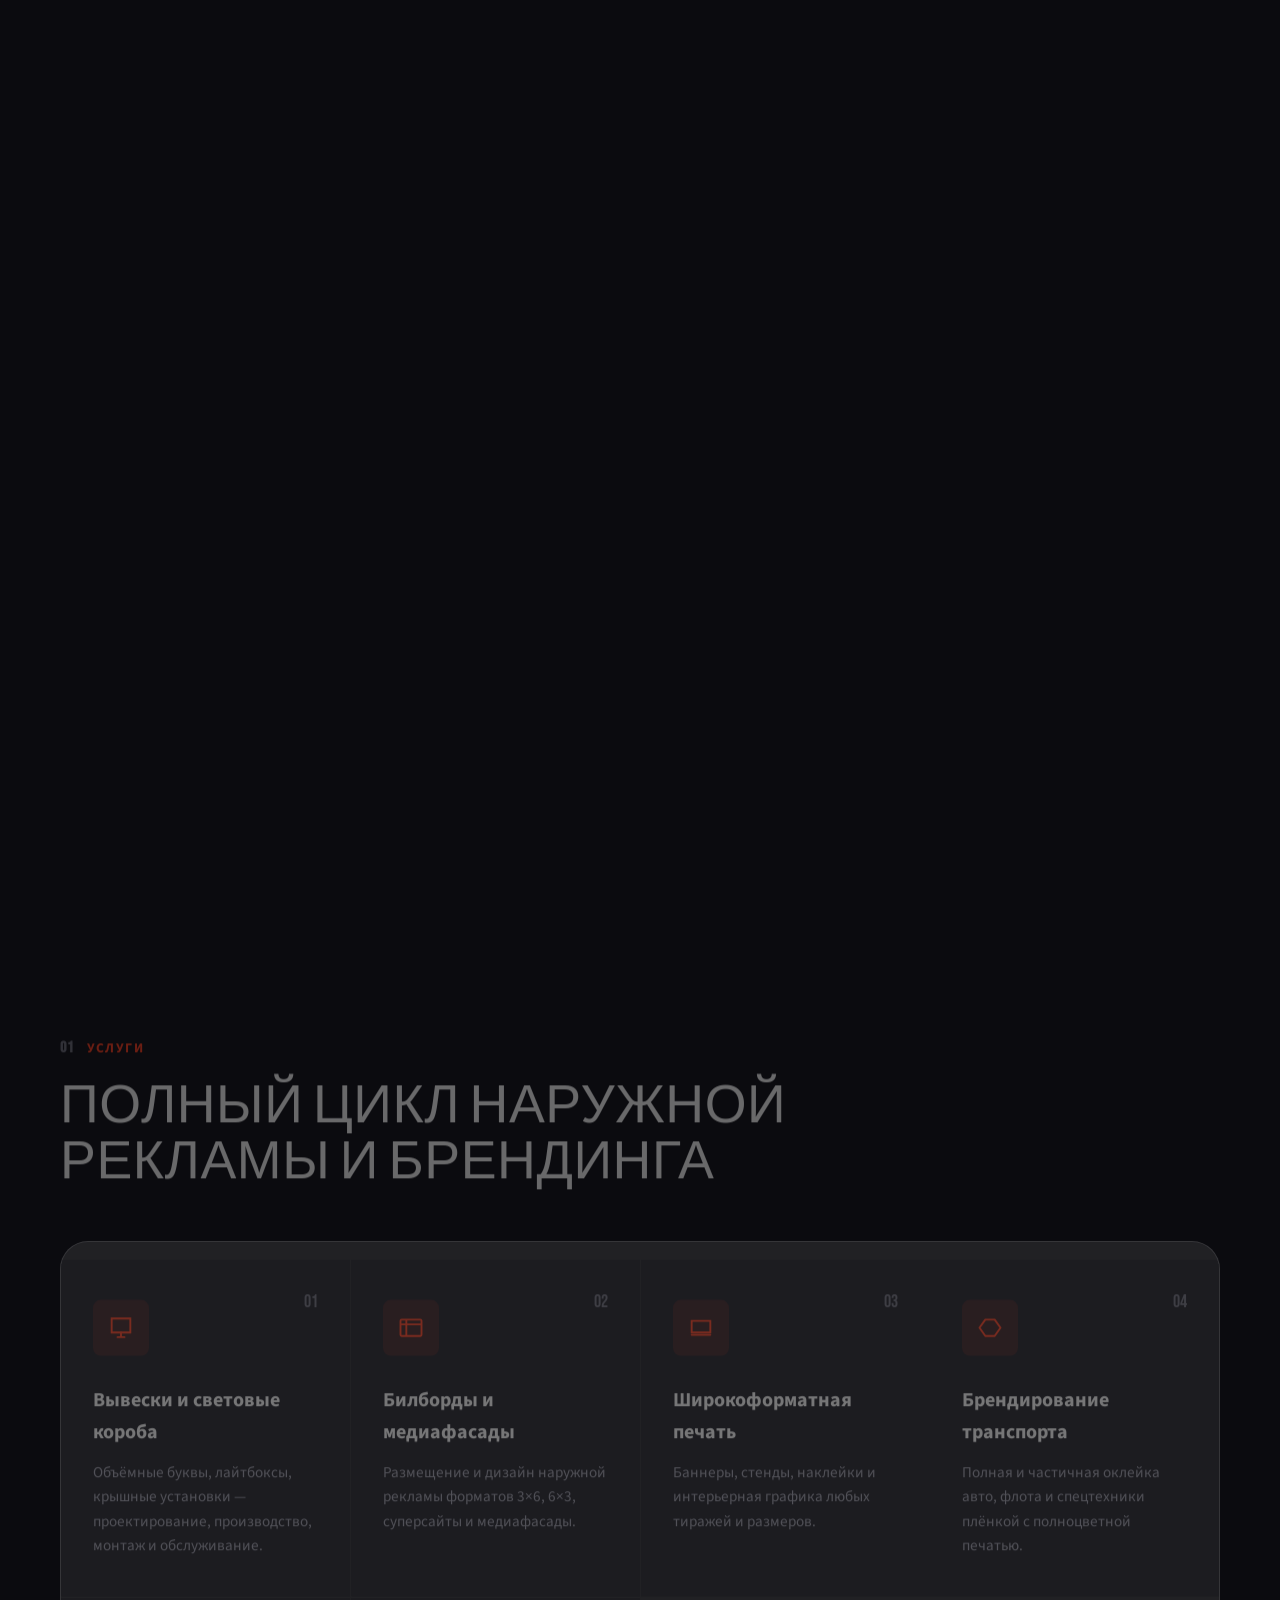
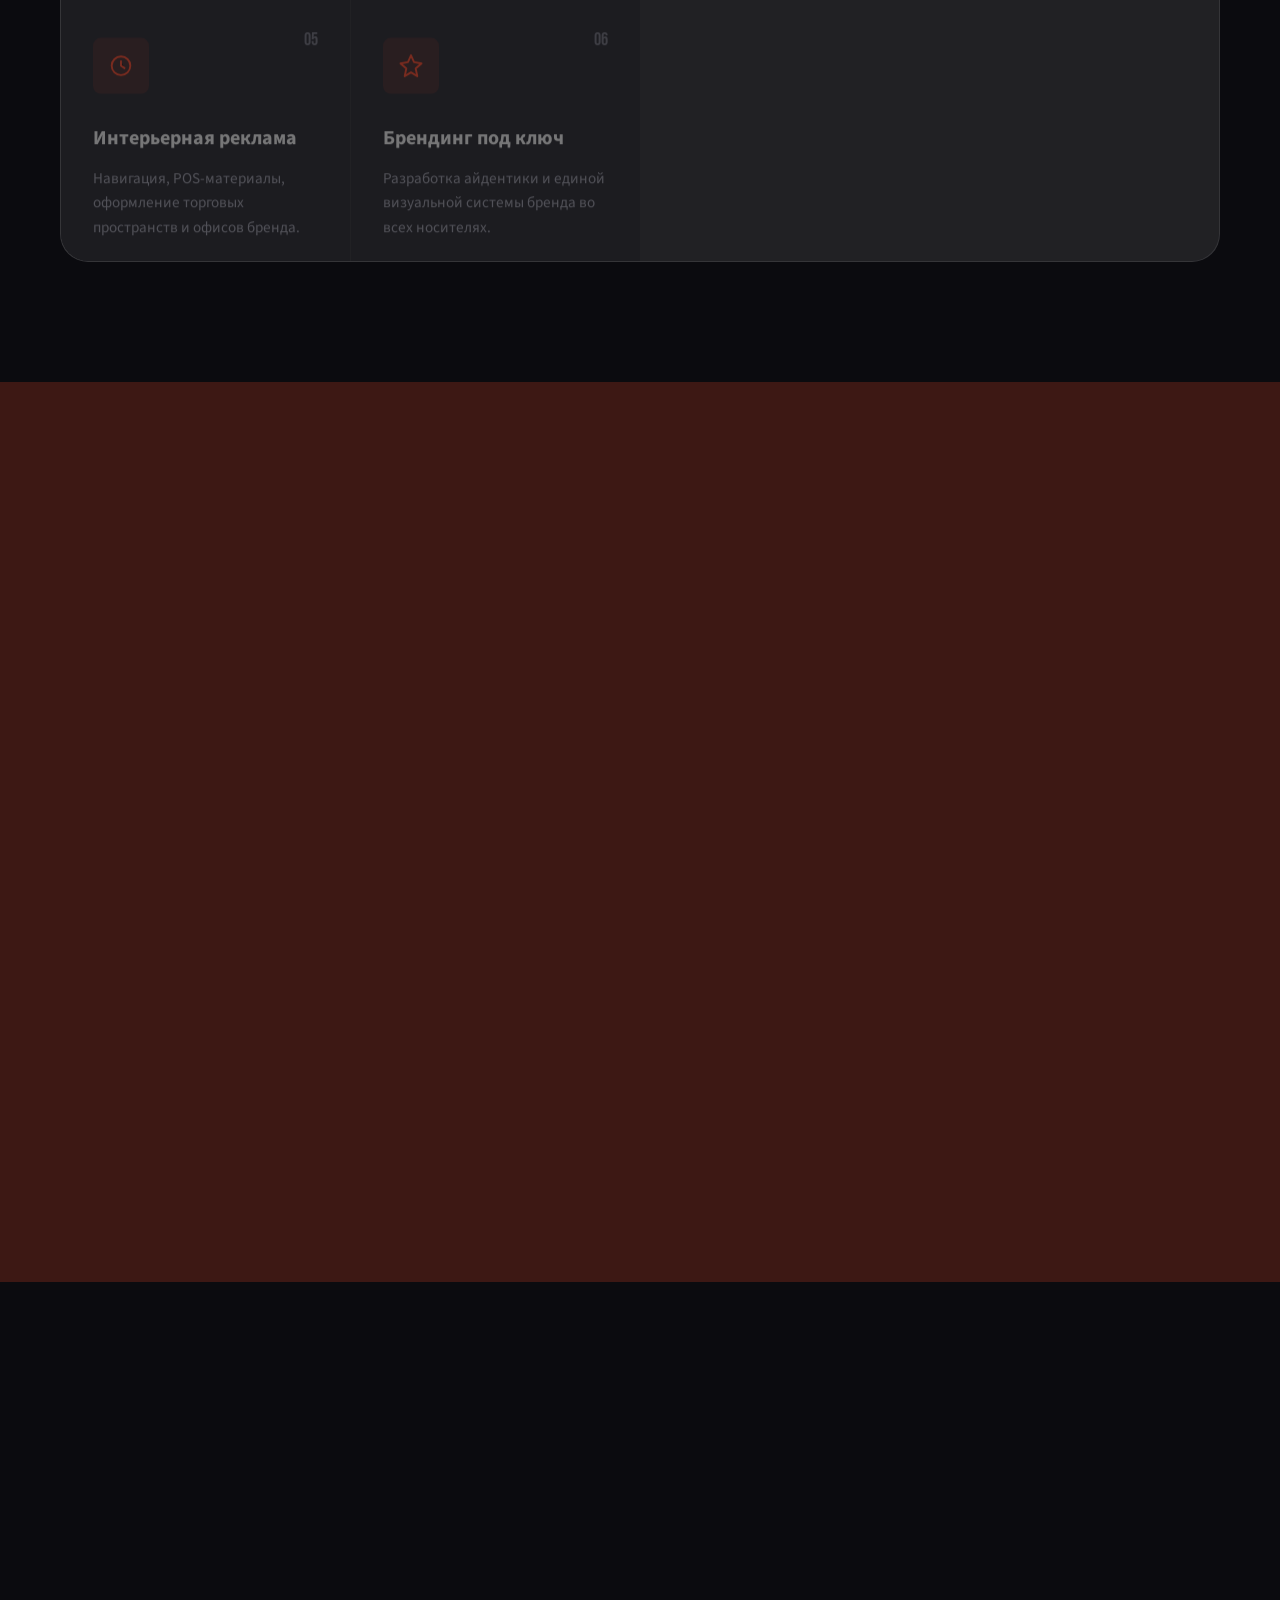
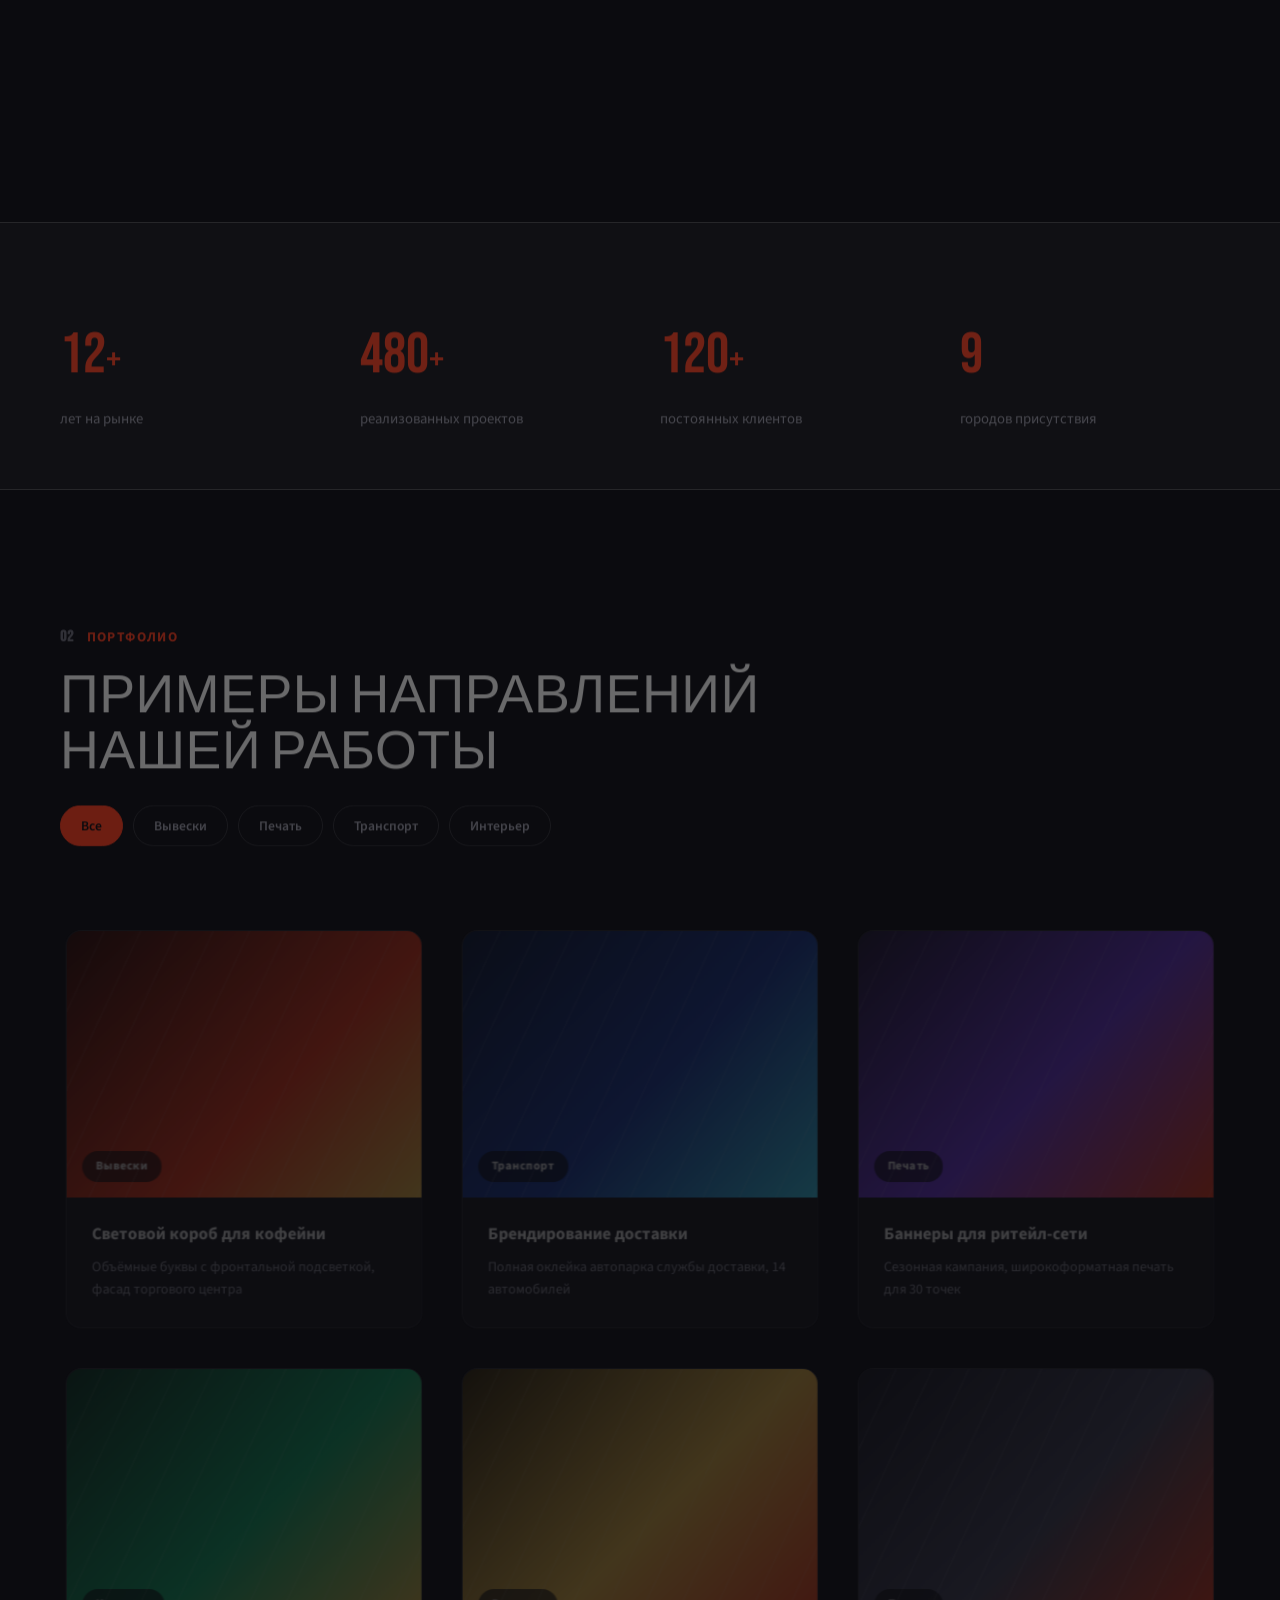
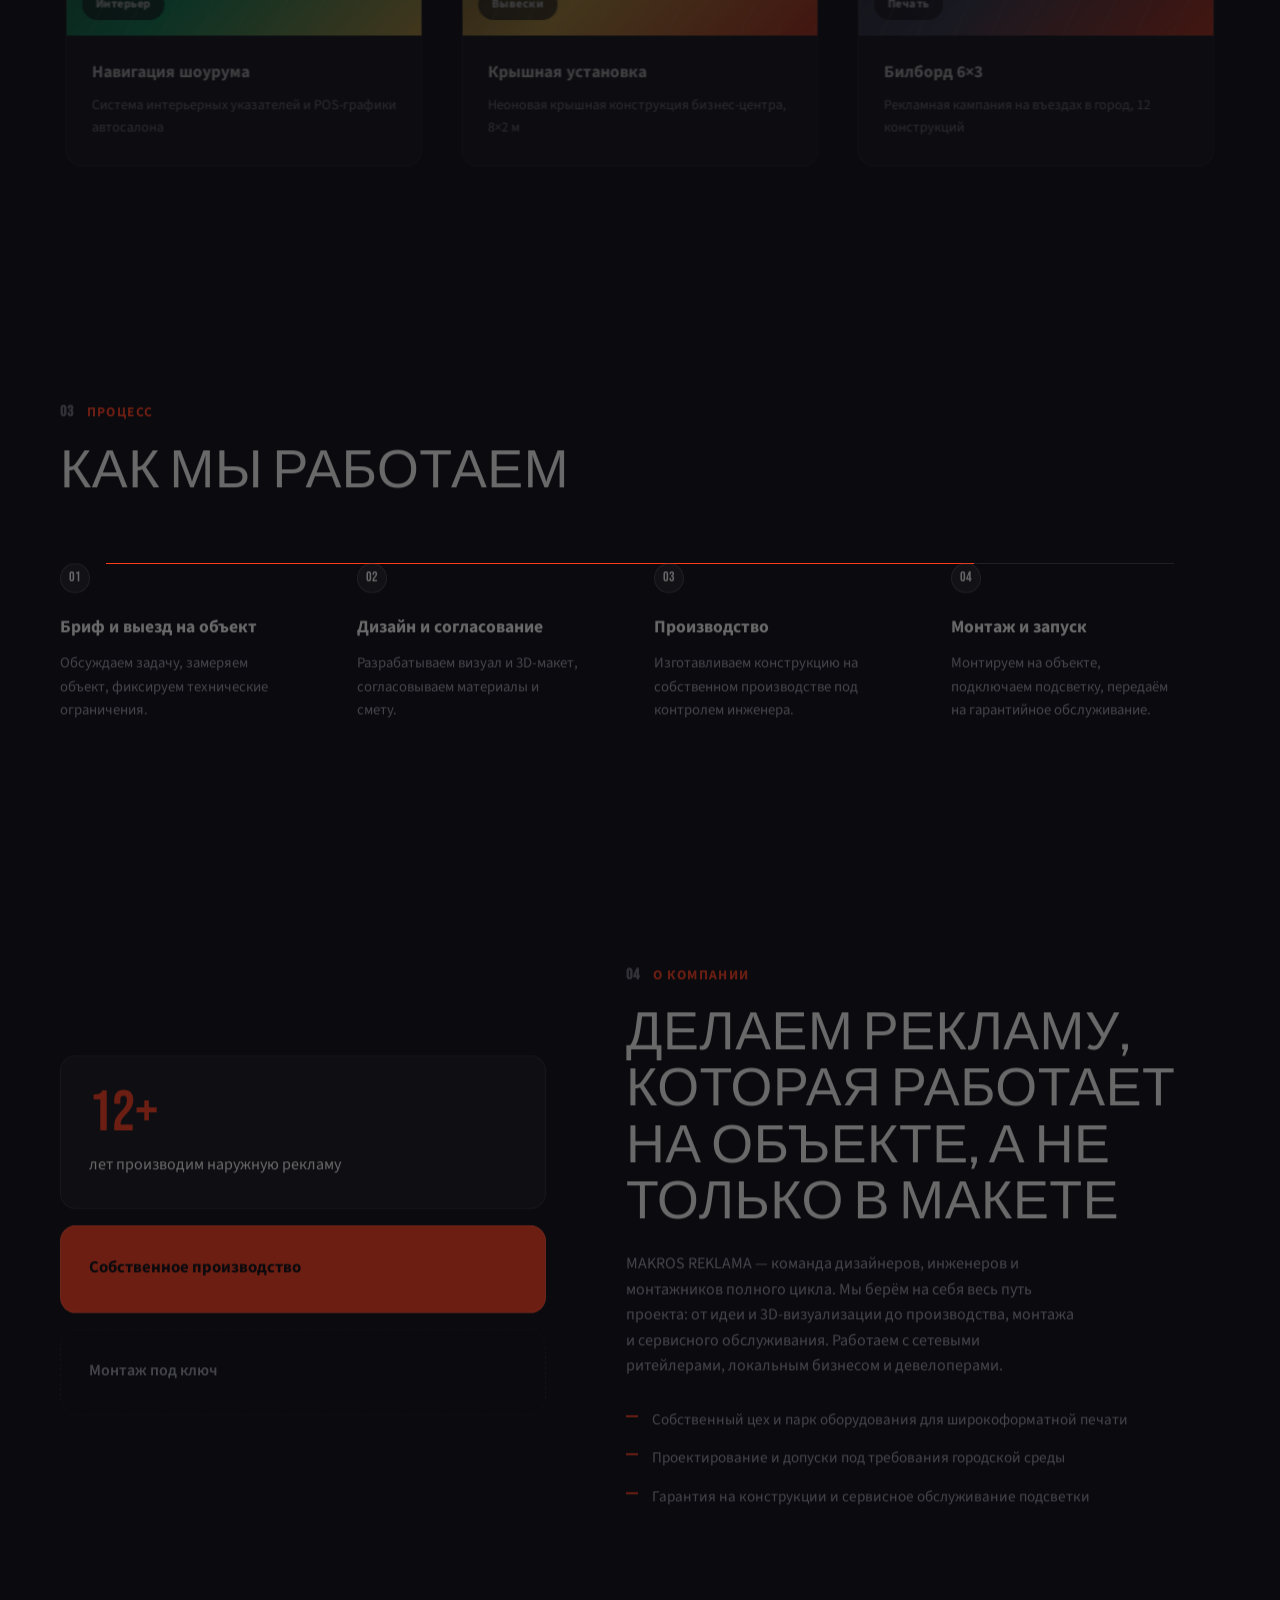
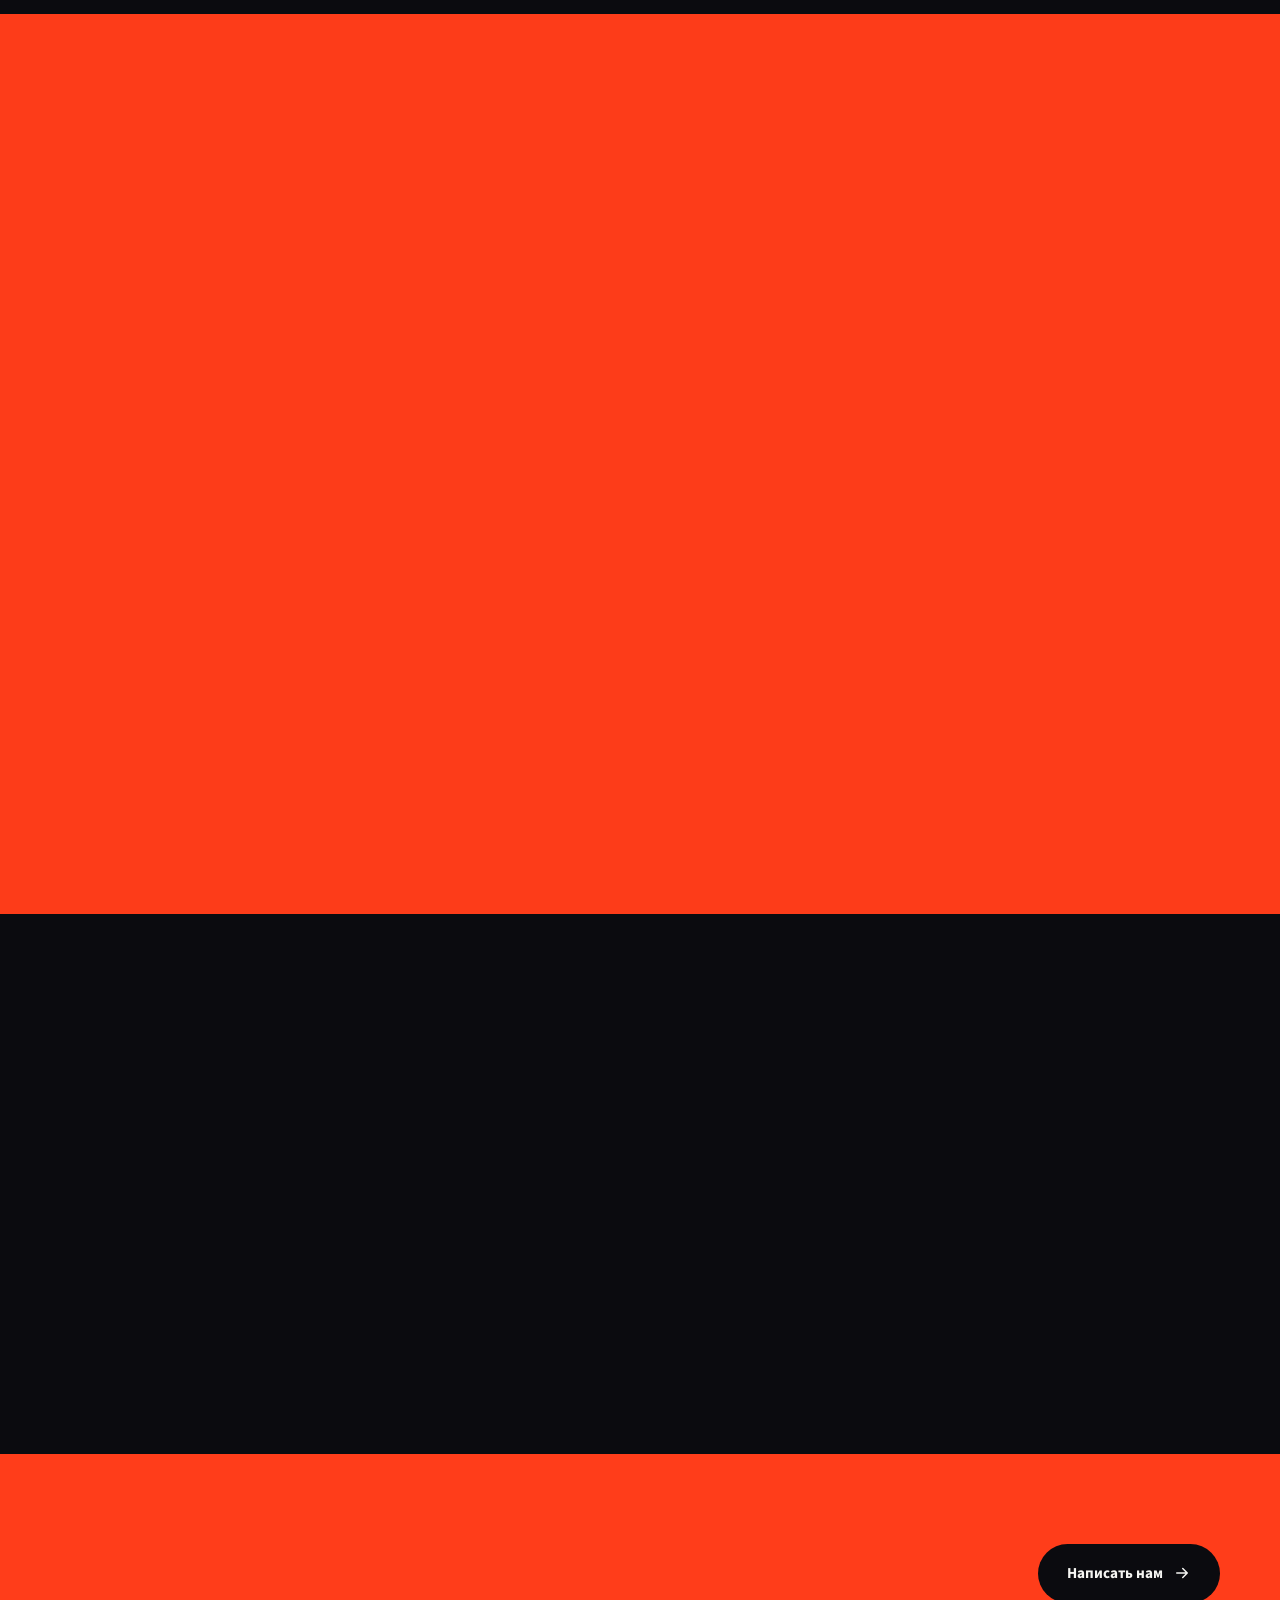
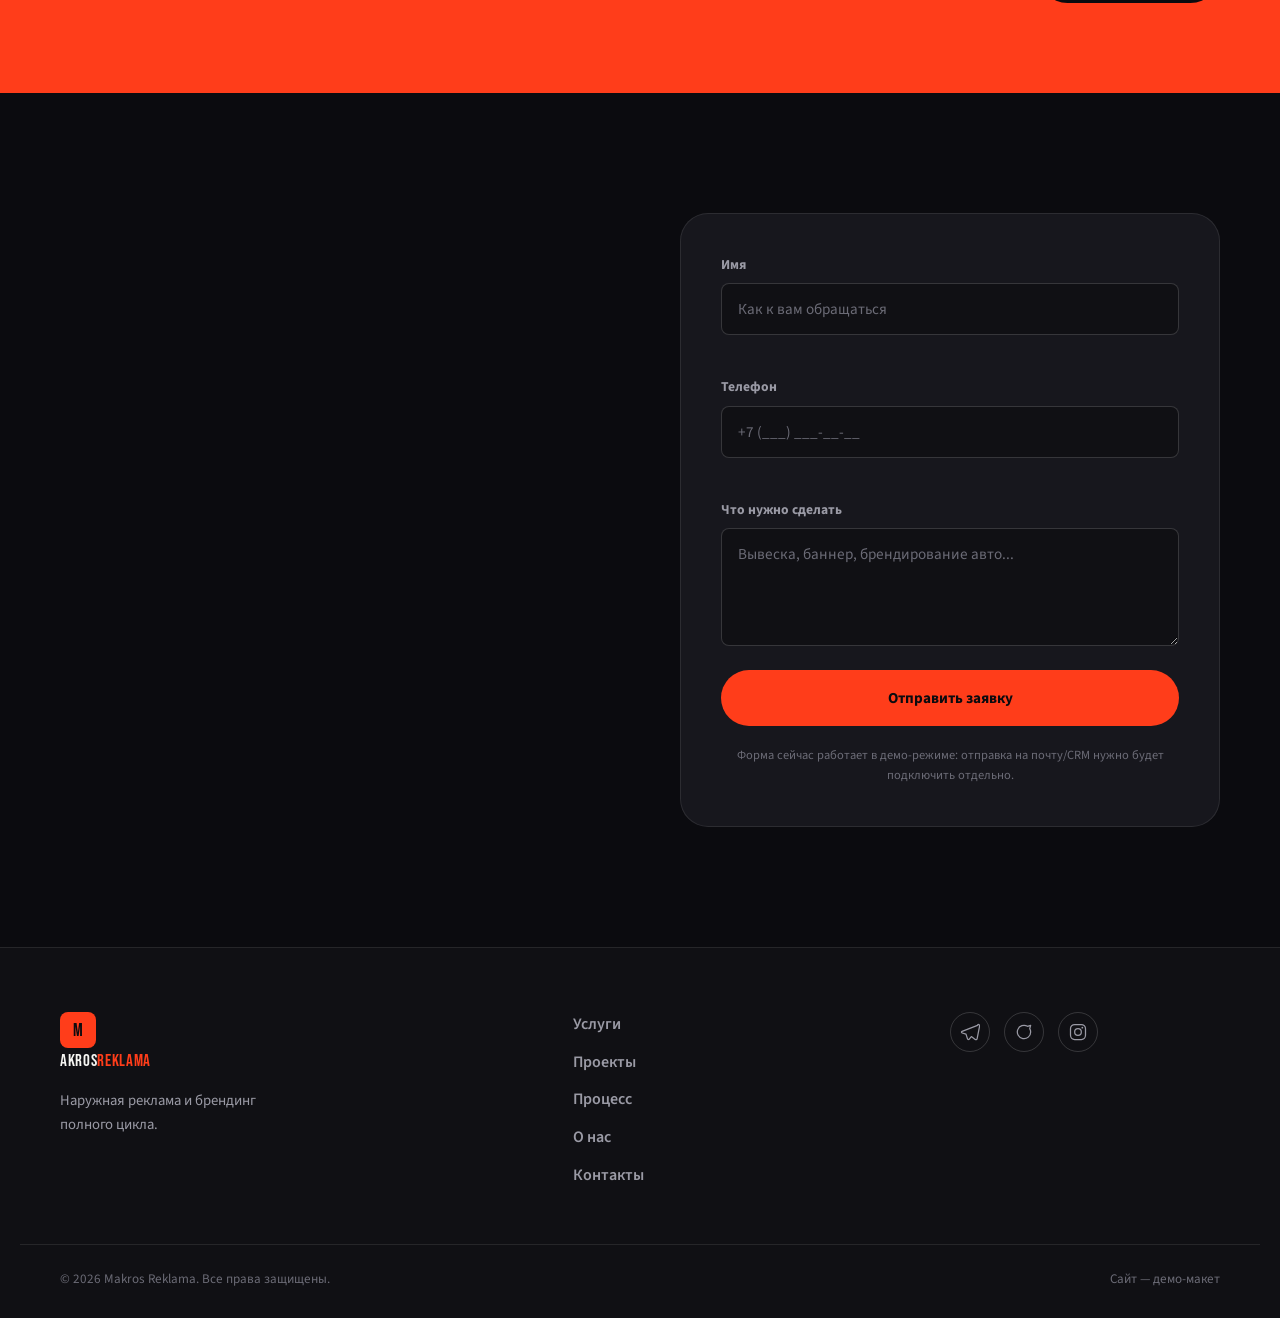
==== commit 1d0a1d5f: "Add corridor flythrough and portal scene transitions Pinned scroll sequence between hero and service" ====
--- a/index.html
+++ b/index.html
@@ -108,6 +108,42 @@
     </div>
   </div>
 
+  <!-- TUNNEL / CORRIDOR FLYTHROUGH -->
+  <section class="tunnel" id="tunnel" data-tunnel>
+    <div class="tunnel__stage">
+      <div class="tunnel__speedlines" aria-hidden="true"></div>
+
+      <div class="tunnel__panels">
+        <div class="tunnel__panel" data-tunnel-panel style="--tp-color: var(--accent);">
+          <span class="tunnel__panel-num">01</span>
+          <h3>Вывески</h3>
+        </div>
+        <div class="tunnel__panel" data-tunnel-panel style="--tp-color: var(--accent-2);">
+          <span class="tunnel__panel-num">02</span>
+          <h3>Билборды</h3>
+        </div>
+        <div class="tunnel__panel" data-tunnel-panel style="--tp-color: var(--accent);">
+          <span class="tunnel__panel-num">03</span>
+          <h3>Печать</h3>
+        </div>
+        <div class="tunnel__panel" data-tunnel-panel style="--tp-color: var(--accent-2);">
+          <span class="tunnel__panel-num">04</span>
+          <h3>Транспорт</h3>
+        </div>
+        <div class="tunnel__panel" data-tunnel-panel style="--tp-color: var(--accent);">
+          <span class="tunnel__panel-num">05</span>
+          <h3>Интерьер</h3>
+        </div>
+        <div class="tunnel__panel" data-tunnel-panel style="--tp-color: var(--accent-2);">
+          <span class="tunnel__panel-num">06</span>
+          <h3>Брендинг</h3>
+        </div>
+      </div>
+
+      <p class="tunnel__hint" aria-hidden="true">Прокрутите, чтобы пройти через направления работы</p>
+    </div>
+  </section>
+
   <!-- SERVICES -->
   <section class="section" id="services">
     <div class="container">
@@ -175,6 +211,13 @@
       </div>
     </div>
   </section>
+
+  <!-- PORTAL: services -> stats -->
+  <div class="portal" data-portal data-portal-color="#101014" aria-hidden="true">
+    <div class="portal__stage">
+      <div class="portal__circle" data-portal-circle></div>
+    </div>
+  </div>
 
   <!-- STATS -->
   <section class="stats">
@@ -346,6 +389,13 @@
     </div>
   </section>
 
+  <!-- PORTAL: about -> cta band -->
+  <div class="portal" data-portal data-portal-color="#ff3d1a" aria-hidden="true">
+    <div class="portal__stage">
+      <div class="portal__circle" data-portal-circle></div>
+    </div>
+  </div>
+
   <!-- CTA BAND -->
   <section class="cta-band">
     <div class="container cta-band__inner">
--- a/css/style.css
+++ b/css/style.css
@@ -360,6 +360,102 @@
 @keyframes scrollCue{
   0%{ top: -100%; }
   60%,100%{ top: 100%; }
+}
+
+/* ==========================================================================
+   Tunnel (corridor flythrough)
+   ========================================================================== */
+.tunnel{
+  position: relative;
+  height: 100vh;
+  background: var(--bg);
+  overflow: hidden;
+}
+.tunnel__stage{
+  position: sticky;
+  top: 0;
+  height: 100vh;
+  display: grid;
+  place-items: center;
+  overflow: hidden;
+}
+.tunnel__speedlines{
+  position: absolute; inset: -20%;
+  background-image: repeating-conic-gradient(
+    from 0deg,
+    rgba(255,255,255,0.05) 0deg 1.2deg,
+    transparent 1.2deg 12deg
+  );
+  mask-image: radial-gradient(circle at 50% 50%, black 0%, transparent 65%);
+  opacity: 0.6;
+}
+.tunnel__panels{
+  position: relative;
+  width: 100%;
+  height: 100%;
+}
+.tunnel__panel{
+  position: absolute;
+  inset: 0;
+  margin: auto;
+  width: min(58vw, 560px);
+  aspect-ratio: 16 / 9;
+  border-radius: 22px;
+  border: 2px solid var(--tp-color, var(--accent));
+  background: rgba(255,255,255,0.02);
+  box-shadow: 0 0 60px -12px var(--tp-color, var(--accent)), inset 0 0 40px -18px var(--tp-color, var(--accent));
+  display: flex;
+  flex-direction: column;
+  align-items: center;
+  justify-content: center;
+  gap: 8px;
+  opacity: 0;
+  transform: scale(0.15);
+  will-change: transform, opacity;
+}
+.tunnel__panel-num{
+  font-family: var(--font-display);
+  font-size: 1rem;
+  letter-spacing: 0.08em;
+  color: var(--tp-color, var(--accent));
+}
+.tunnel__panel h3{
+  font-family: var(--font-display);
+  text-transform: uppercase;
+  font-size: clamp(1.6rem, 4vw, 2.8rem);
+  color: var(--text);
+}
+.tunnel__hint{
+  position: absolute;
+  left: 50%; bottom: 40px;
+  transform: translateX(-50%);
+  font-size: 0.78rem;
+  letter-spacing: 0.12em;
+  text-transform: uppercase;
+  color: var(--text-dim);
+  white-space: nowrap;
+}
+
+/* ==========================================================================
+   Portal transition (space-change wipe)
+   ========================================================================== */
+.portal{
+  position: relative;
+  height: 160vh;
+}
+.portal__stage{
+  position: sticky;
+  top: 0;
+  height: 100vh;
+  display: grid;
+  place-items: center;
+  overflow: hidden;
+}
+.portal__circle{
+  width: 60px; height: 60px;
+  border-radius: 50%;
+  background: var(--accent);
+  will-change: transform, background-color;
 }
 
 /* ==========================================================================
@@ -777,4 +873,28 @@
   .scroll-cue i::after{ animation: none; }
   .marquee__track{ animation: none !important; }
   *{ transition-duration: 0.01ms !important; animation-duration: 0.01ms !important; }
-}
+
+  /* Tunnel becomes a static grid instead of a scroll-jacked flythrough */
+  .tunnel{ height: auto; padding-block: 80px; }
+  .tunnel__stage{ position: static; height: auto; display: block; }
+  .tunnel__speedlines{ display: none; }
+  .tunnel__panels{
+    position: static;
+    display: grid;
+    grid-template-columns: repeat(auto-fit, minmax(220px, 1fr));
+    gap: 20px;
+  }
+  .tunnel__panel{
+    position: static;
+    width: auto;
+    opacity: 1 !important;
+    transform: none !important;
+    padding-block: 32px;
+  }
+  .tunnel__hint{ display: none; }
+
+  /* Portal becomes a plain divider instead of a scroll-driven wipe */
+  .portal{ height: 4px; }
+  .portal__stage{ position: static; height: 100%; }
+  .portal__circle{ width: 100%; height: 100%; border-radius: 0; transform: none !important; }
+}
